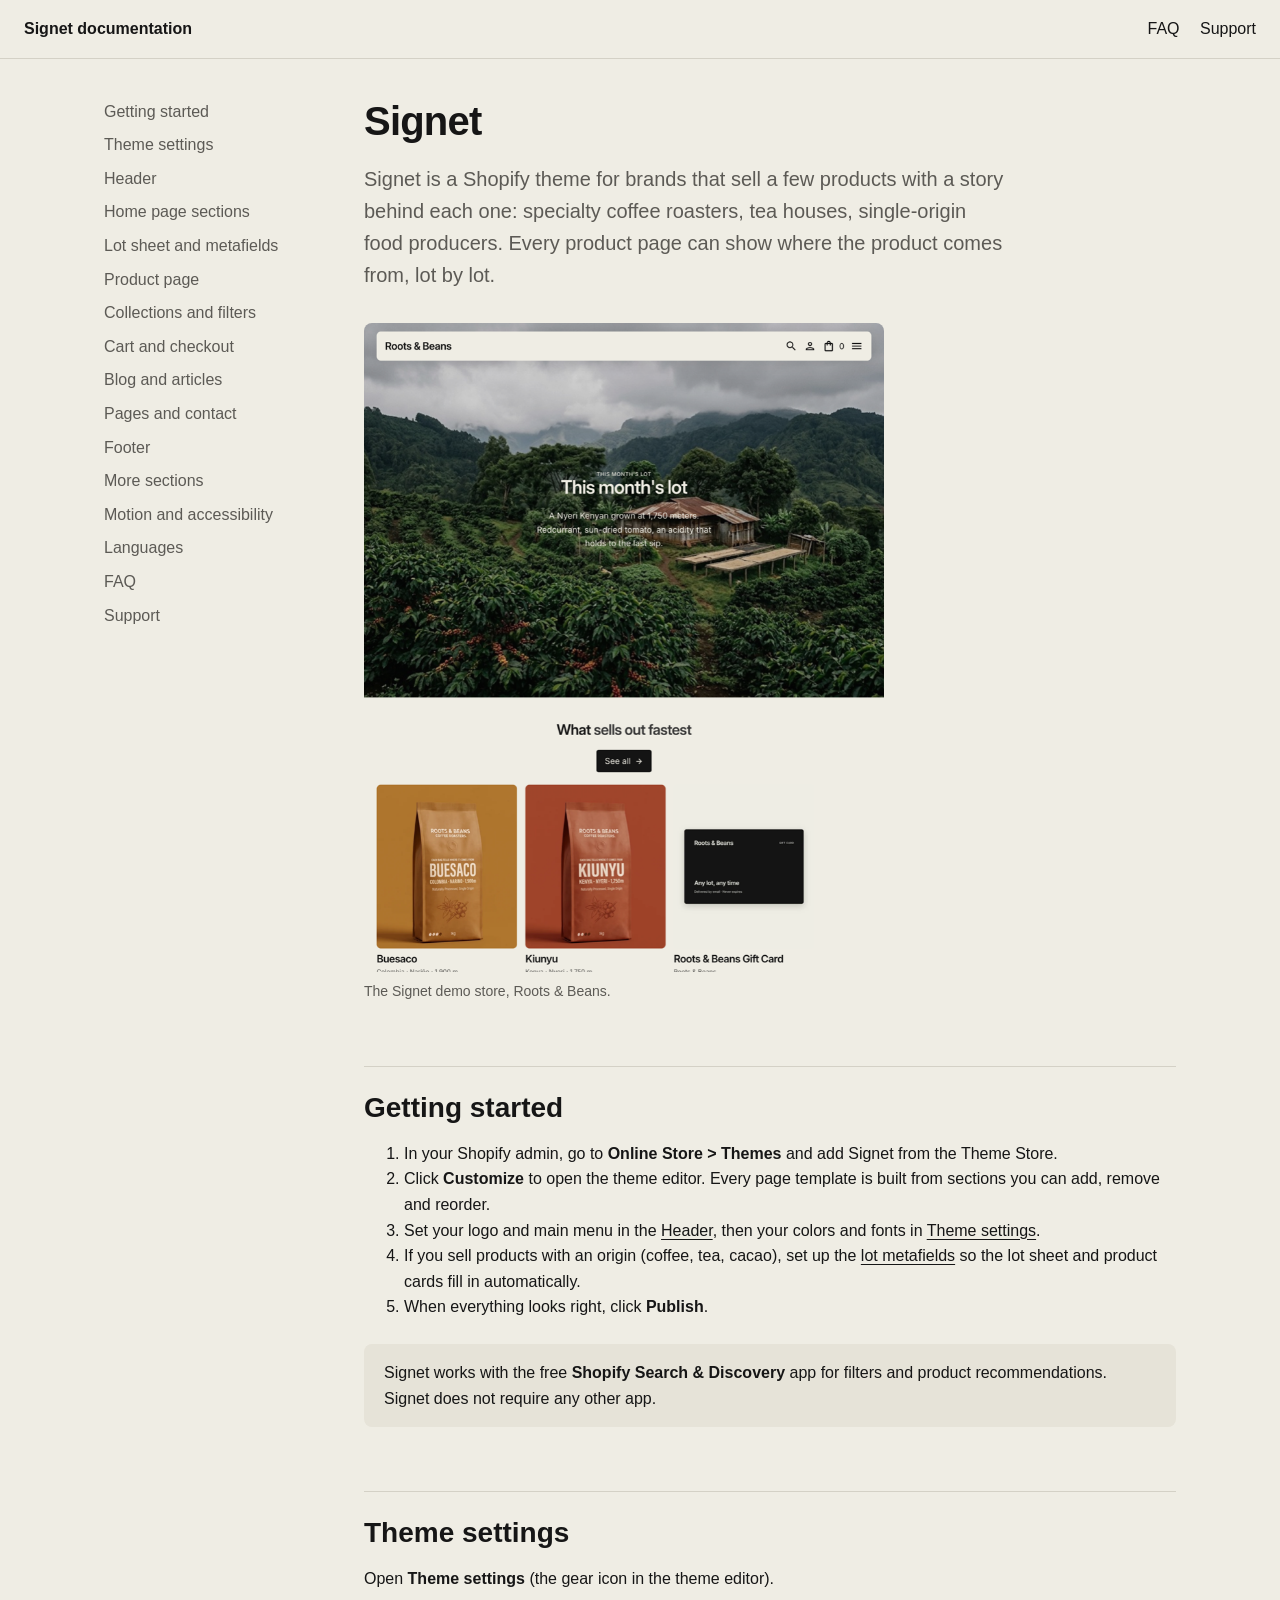
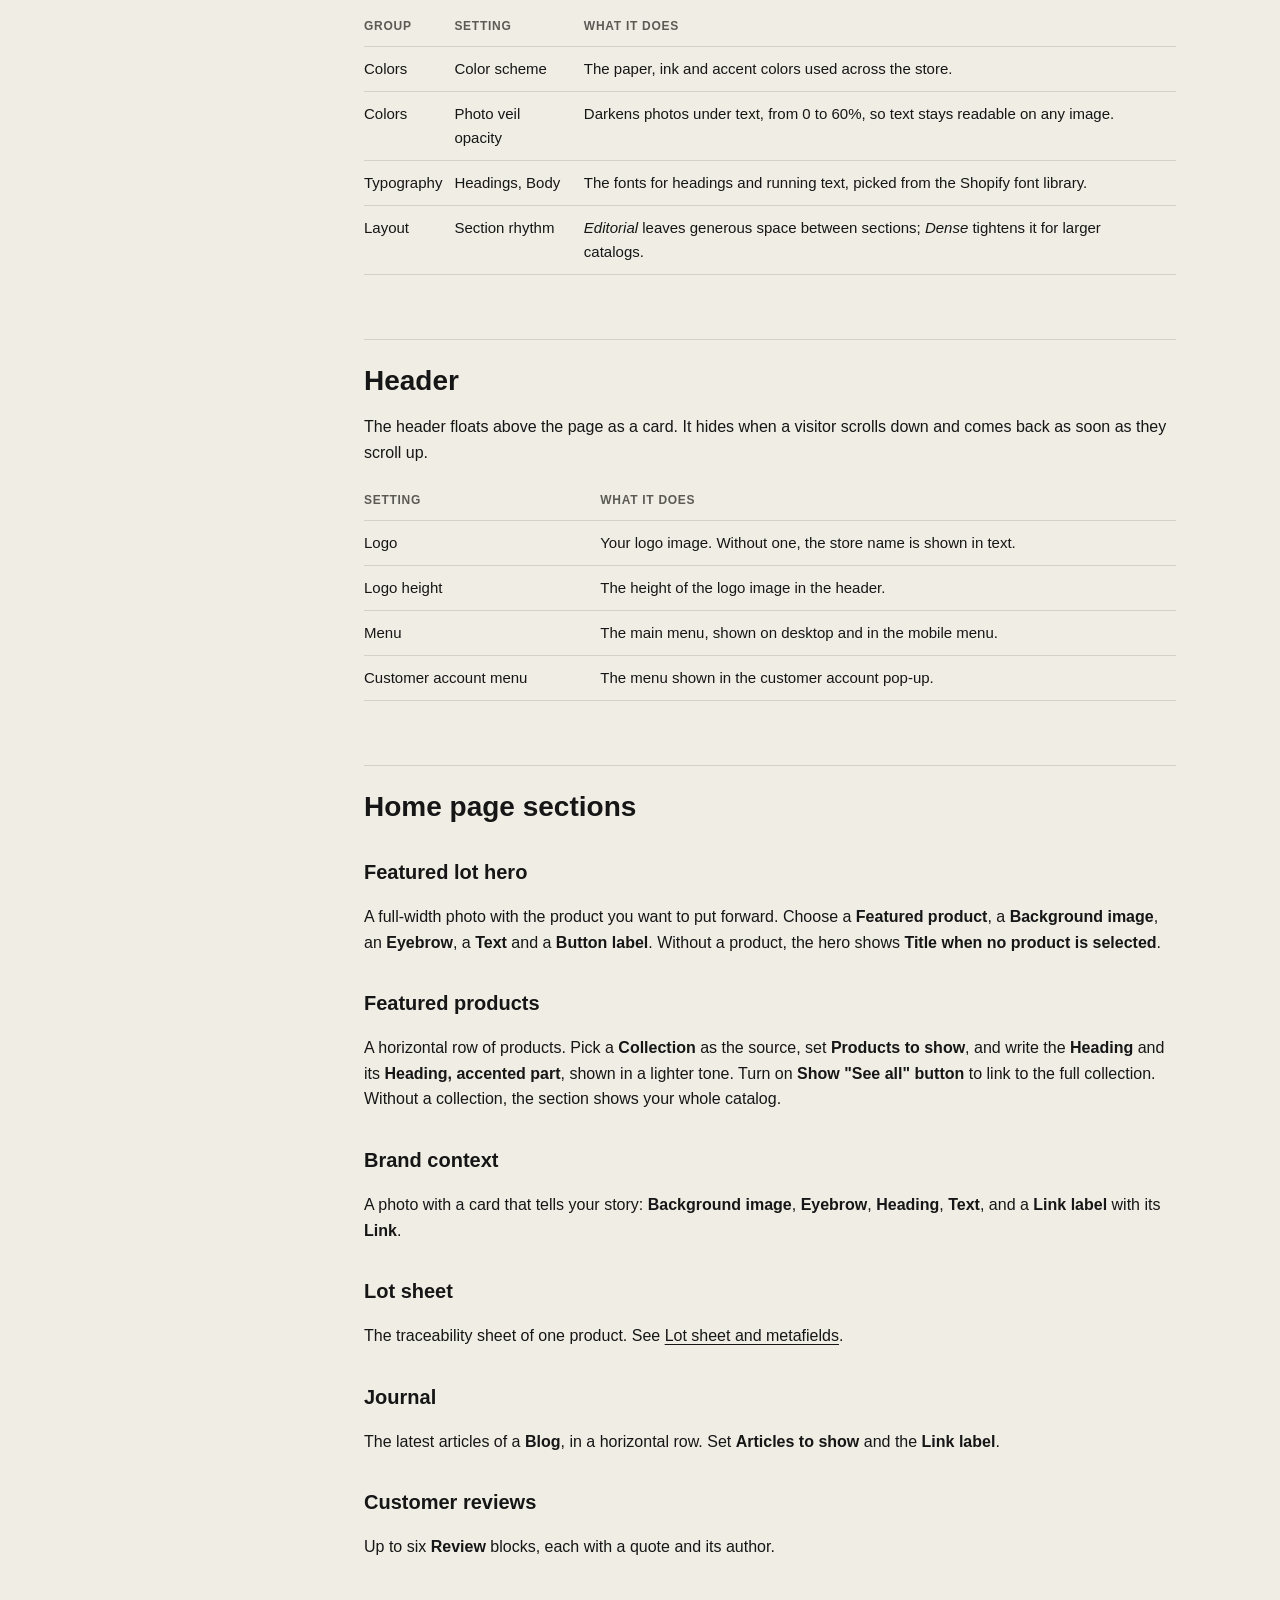
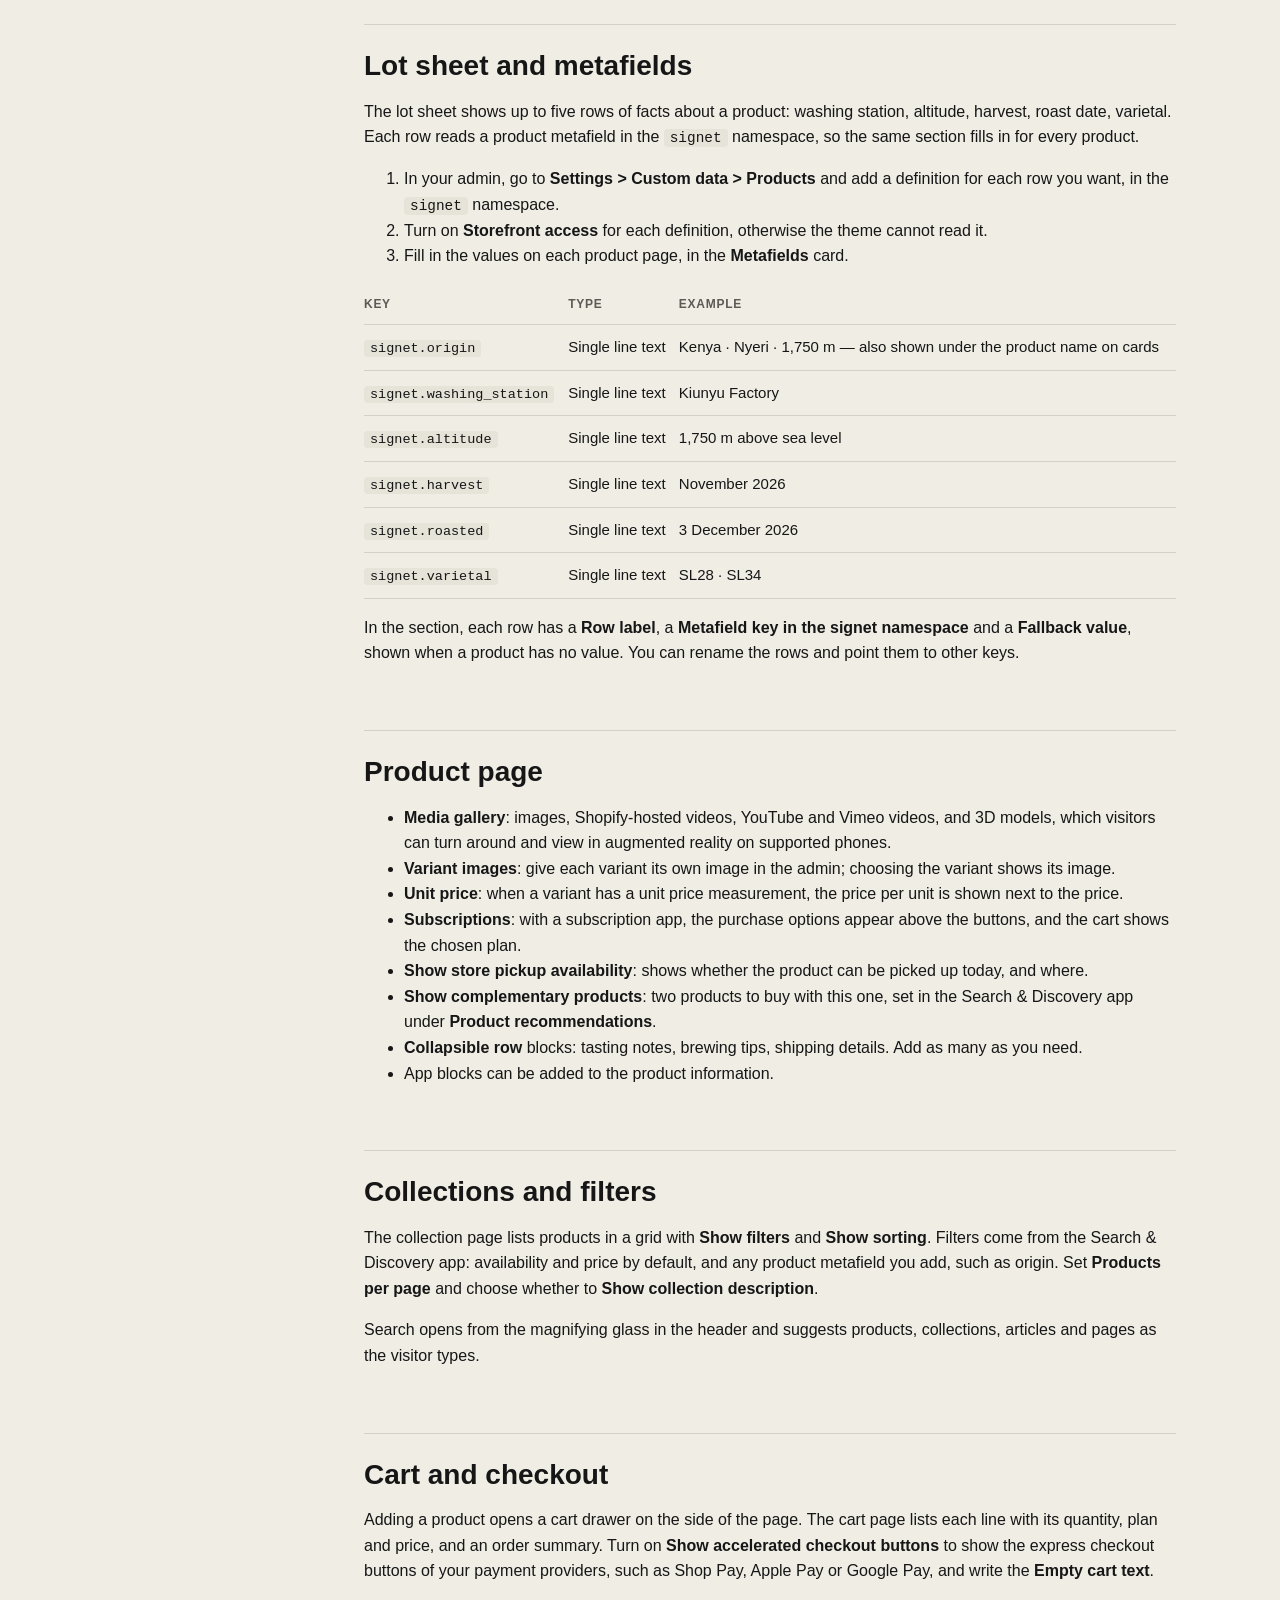
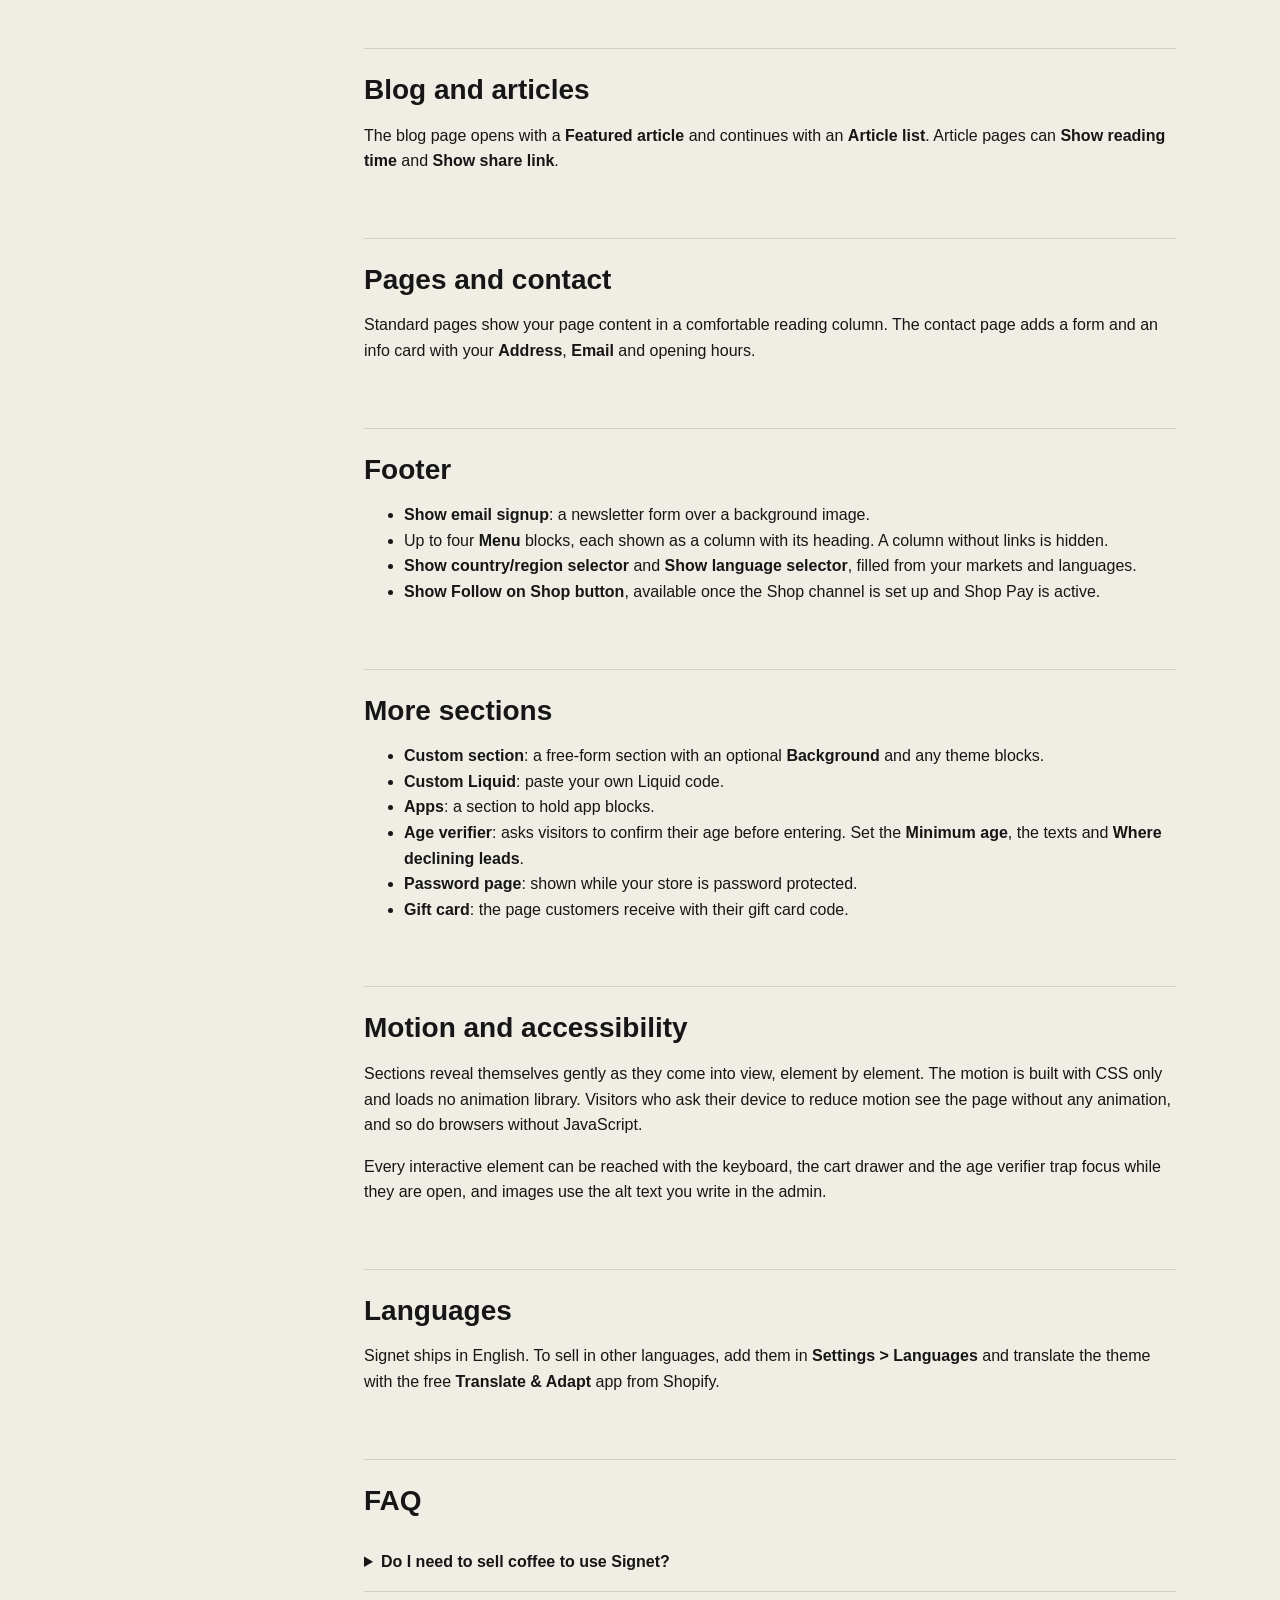
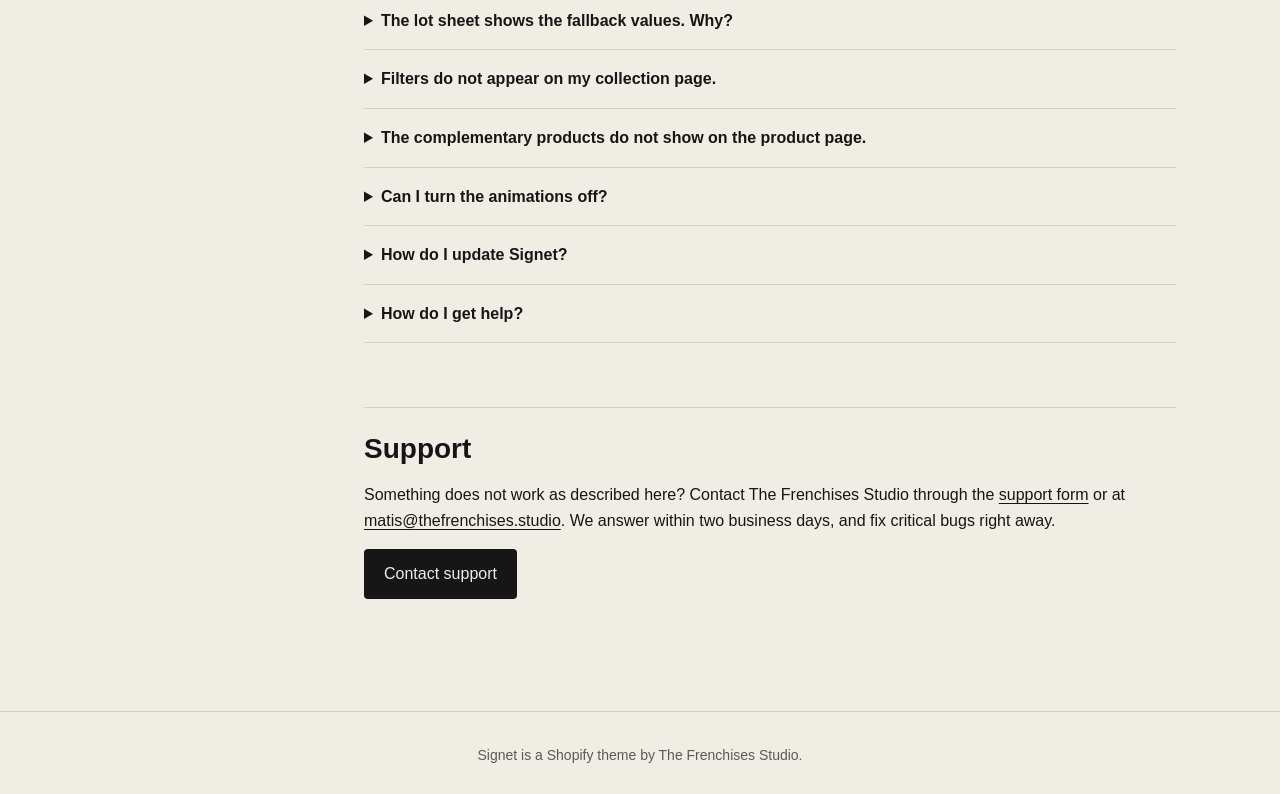
==== index.html @ 6b51dc3c "docs: Signet theme documentation and support page Co-Authored-By: Claude Opus 5.5 <noreply@anthropic" ====
<!doctype html>
<html lang="en">
  <head>
    <meta charset="utf-8" />
    <meta name="viewport" content="width=device-width, initial-scale=1" />
    <title>Signet theme documentation — The Frenchises Studio</title>
    <meta
      name="description"
      content="How to set up and customize Signet, a Shopify theme for specialty coffee roasters and single-origin food brands, by The Frenchises Studio."
    />
    <link rel="stylesheet" href="assets/style.css" />
  </head>
  <body>
    <a class="skip" href="#content">Skip to content</a>
    <header class="site">
      <a class="brand" href="./">Signet documentation</a>
      <nav aria-label="Site">
        <a href="#faq">FAQ</a>
        <a href="support/">Support</a>
      </nav>
    </header>

    <div class="layout">
      <aside class="toc" aria-label="On this page">
        <ol>
          <li><a href="#start">Getting started</a></li>
          <li><a href="#settings">Theme settings</a></li>
          <li><a href="#header">Header</a></li>
          <li><a href="#home">Home page sections</a></li>
          <li><a href="#lot">Lot sheet and metafields</a></li>
          <li><a href="#product">Product page</a></li>
          <li><a href="#collection">Collections and filters</a></li>
          <li><a href="#cart">Cart and checkout</a></li>
          <li><a href="#journal">Blog and articles</a></li>
          <li><a href="#pages">Pages and contact</a></li>
          <li><a href="#footer">Footer</a></li>
          <li><a href="#more">More sections</a></li>
          <li><a href="#motion">Motion and accessibility</a></li>
          <li><a href="#languages">Languages</a></li>
          <li><a href="#faq">FAQ</a></li>
          <li><a href="#support">Support</a></li>
        </ol>
      </aside>

      <main id="content">
        <h1>Signet</h1>
        <p class="lead">
          Signet is a Shopify theme for brands that sell a few products with a story behind each one:
          specialty coffee roasters, tea houses, single-origin food producers. Every product page can
          show where the product comes from, lot by lot.
        </p>
        <figure>
          <img src="assets/signet-desktop.png" alt="The Signet home page: a full-width coffee farm photo, the featured lot and a grid of coffee bags." width="1000" height="1248" />
          <figcaption>The Signet demo store, Roots &amp; Beans.</figcaption>
        </figure>

        <h2 id="start">Getting started</h2>
        <ol>
          <li>In your Shopify admin, go to <strong>Online Store &gt; Themes</strong> and add Signet from the Theme Store.</li>
          <li>Click <strong>Customize</strong> to open the theme editor. Every page template is built from sections you can add, remove and reorder.</li>
          <li>Set your logo and main menu in the <a href="#header">Header</a>, then your colors and fonts in <a href="#settings">Theme settings</a>.</li>
          <li>If you sell products with an origin (coffee, tea, cacao), set up the <a href="#lot">lot metafields</a> so the lot sheet and product cards fill in automatically.</li>
          <li>When everything looks right, click <strong>Publish</strong>.</li>
        </ol>
        <div class="note">
          Signet works with the free <strong>Shopify Search &amp; Discovery</strong> app for filters and
          product recommendations. Signet does not require any other app.
        </div>

        <h2 id="settings">Theme settings</h2>
        <p>Open <strong>Theme settings</strong> (the gear icon in the theme editor).</p>
        <table>
          <thead><tr><th>Group</th><th>Setting</th><th>What it does</th></tr></thead>
          <tbody>
            <tr><td>Colors</td><td>Color scheme</td><td>The paper, ink and accent colors used across the store.</td></tr>
            <tr><td>Colors</td><td>Photo veil opacity</td><td>Darkens photos under text, from 0 to 60%, so text stays readable on any image.</td></tr>
            <tr><td>Typography</td><td>Headings, Body</td><td>The fonts for headings and running text, picked from the Shopify font library.</td></tr>
            <tr><td>Layout</td><td>Section rhythm</td><td><em>Editorial</em> leaves generous space between sections; <em>Dense</em> tightens it for larger catalogs.</td></tr>
          </tbody>
        </table>

        <h2 id="header">Header</h2>
        <p>
          The header floats above the page as a card. It hides when a visitor scrolls down and comes
          back as soon as they scroll up.
        </p>
        <table>
          <thead><tr><th>Setting</th><th>What it does</th></tr></thead>
          <tbody>
            <tr><td>Logo</td><td>Your logo image. Without one, the store name is shown in text.</td></tr>
            <tr><td>Logo height</td><td>The height of the logo image in the header.</td></tr>
            <tr><td>Menu</td><td>The main menu, shown on desktop and in the mobile menu.</td></tr>
            <tr><td>Customer account menu</td><td>The menu shown in the customer account pop-up.</td></tr>
          </tbody>
        </table>

        <h2 id="home">Home page sections</h2>
        <h3>Featured lot hero</h3>
        <p>
          A full-width photo with the product you want to put forward. Choose a <strong>Featured
          product</strong>, a <strong>Background image</strong>, an <strong>Eyebrow</strong>, a
          <strong>Text</strong> and a <strong>Button label</strong>. Without a product, the hero shows
          <strong>Title when no product is selected</strong>.
        </p>
        <h3>Featured products</h3>
        <p>
          A horizontal row of products. Pick a <strong>Collection</strong> as the source, set
          <strong>Products to show</strong>, and write the <strong>Heading</strong> and its
          <strong>Heading, accented part</strong>, shown in a lighter tone. Turn on
          <strong>Show "See all" button</strong> to link to the full collection. Without a
          collection, the section shows your whole catalog.
        </p>
        <h3>Brand context</h3>
        <p>
          A photo with a card that tells your story: <strong>Background image</strong>,
          <strong>Eyebrow</strong>, <strong>Heading</strong>, <strong>Text</strong>, and a
          <strong>Link label</strong> with its <strong>Link</strong>.
        </p>
        <h3>Lot sheet</h3>
        <p>The traceability sheet of one product. See <a href="#lot">Lot sheet and metafields</a>.</p>
        <h3>Journal</h3>
        <p>
          The latest articles of a <strong>Blog</strong>, in a horizontal row. Set
          <strong>Articles to show</strong> and the <strong>Link label</strong>.
        </p>
        <h3>Customer reviews</h3>
        <p>Up to six <strong>Review</strong> blocks, each with a quote and its author.</p>

        <h2 id="lot">Lot sheet and metafields</h2>
        <p>
          The lot sheet shows up to five rows of facts about a product: washing station, altitude,
          harvest, roast date, varietal. Each row reads a product metafield in the
          <code>signet</code> namespace, so the same section fills in for every product.
        </p>
        <ol>
          <li>In your admin, go to <strong>Settings &gt; Custom data &gt; Products</strong> and add a definition for each row you want, in the <code>signet</code> namespace.</li>
          <li>Turn on <strong>Storefront access</strong> for each definition, otherwise the theme cannot read it.</li>
          <li>Fill in the values on each product page, in the <strong>Metafields</strong> card.</li>
        </ol>
        <table>
          <thead><tr><th>Key</th><th>Type</th><th>Example</th></tr></thead>
          <tbody>
            <tr><td><code>signet.origin</code></td><td>Single line text</td><td>Kenya · Nyeri · 1,750 m — also shown under the product name on cards</td></tr>
            <tr><td><code>signet.washing_station</code></td><td>Single line text</td><td>Kiunyu Factory</td></tr>
            <tr><td><code>signet.altitude</code></td><td>Single line text</td><td>1,750 m above sea level</td></tr>
            <tr><td><code>signet.harvest</code></td><td>Single line text</td><td>November 2026</td></tr>
            <tr><td><code>signet.roasted</code></td><td>Single line text</td><td>3 December 2026</td></tr>
            <tr><td><code>signet.varietal</code></td><td>Single line text</td><td>SL28 · SL34</td></tr>
          </tbody>
        </table>
        <p>
          In the section, each row has a <strong>Row label</strong>, a <strong>Metafield key in the
          signet namespace</strong> and a <strong>Fallback value</strong>, shown when a product has no
          value. You can rename the rows and point them to other keys.
        </p>

        <h2 id="product">Product page</h2>
        <ul>
          <li><strong>Media gallery</strong>: images, Shopify-hosted videos, YouTube and Vimeo videos, and 3D models, which visitors can turn around and view in augmented reality on supported phones.</li>
          <li><strong>Variant images</strong>: give each variant its own image in the admin; choosing the variant shows its image.</li>
          <li><strong>Unit price</strong>: when a variant has a unit price measurement, the price per unit is shown next to the price.</li>
          <li><strong>Subscriptions</strong>: with a subscription app, the purchase options appear above the buttons, and the cart shows the chosen plan.</li>
          <li><strong>Show store pickup availability</strong>: shows whether the product can be picked up today, and where.</li>
          <li><strong>Show complementary products</strong>: two products to buy with this one, set in the Search &amp; Discovery app under <strong>Product recommendations</strong>.</li>
          <li><strong>Collapsible row</strong> blocks: tasting notes, brewing tips, shipping details. Add as many as you need.</li>
          <li>App blocks can be added to the product information.</li>
        </ul>

        <h2 id="collection">Collections and filters</h2>
        <p>
          The collection page lists products in a grid with <strong>Show filters</strong> and
          <strong>Show sorting</strong>. Filters come from the Search &amp; Discovery app: availability
          and price by default, and any product metafield you add, such as origin. Set
          <strong>Products per page</strong> and choose whether to <strong>Show collection
          description</strong>.
        </p>
        <p>
          Search opens from the magnifying glass in the header and suggests products, collections,
          articles and pages as the visitor types.
        </p>

        <h2 id="cart">Cart and checkout</h2>
        <p>
          Adding a product opens a cart drawer on the side of the page. The cart page lists each line
          with its quantity, plan and price, and an order summary. Turn on <strong>Show accelerated
          checkout buttons</strong> to show the express checkout buttons of your payment providers,
          such as Shop Pay, Apple Pay or Google Pay, and write the <strong>Empty cart text</strong>.
        </p>

        <h2 id="journal">Blog and articles</h2>
        <p>
          The blog page opens with a <strong>Featured article</strong> and continues with an
          <strong>Article list</strong>. Article pages can <strong>Show reading time</strong> and
          <strong>Show share link</strong>.
        </p>

        <h2 id="pages">Pages and contact</h2>
        <p>
          Standard pages show your page content in a comfortable reading column. The contact page adds
          a form and an info card with your <strong>Address</strong>, <strong>Email</strong> and opening
          hours.
        </p>

        <h2 id="footer">Footer</h2>
        <ul>
          <li><strong>Show email signup</strong>: a newsletter form over a background image.</li>
          <li>Up to four <strong>Menu</strong> blocks, each shown as a column with its heading. A column without links is hidden.</li>
          <li><strong>Show country/region selector</strong> and <strong>Show language selector</strong>, filled from your markets and languages.</li>
          <li><strong>Show Follow on Shop button</strong>, available once the Shop channel is set up and Shop Pay is active.</li>
        </ul>

        <h2 id="more">More sections</h2>
        <ul>
          <li><strong>Custom section</strong>: a free-form section with an optional <strong>Background</strong> and any theme blocks.</li>
          <li><strong>Custom Liquid</strong>: paste your own Liquid code.</li>
          <li><strong>Apps</strong>: a section to hold app blocks.</li>
          <li><strong>Age verifier</strong>: asks visitors to confirm their age before entering. Set the <strong>Minimum age</strong>, the texts and <strong>Where declining leads</strong>.</li>
          <li><strong>Password page</strong>: shown while your store is password protected.</li>
          <li><strong>Gift card</strong>: the page customers receive with their gift card code.</li>
        </ul>

        <h2 id="motion">Motion and accessibility</h2>
        <p>
          Sections reveal themselves gently as they come into view, element by element. The motion is
          built with CSS only and loads no animation library. Visitors who ask their device to reduce
          motion see the page without any animation, and so do browsers without JavaScript.
        </p>
        <p>
          Every interactive element can be reached with the keyboard, the cart drawer and the age
          verifier trap focus while they are open, and images use the alt text you write in the admin.
        </p>

        <h2 id="languages">Languages</h2>
        <p>
          Signet ships in English. To sell in other languages, add them in <strong>Settings &gt;
          Languages</strong> and translate the theme with the free <strong>Translate &amp;
          Adapt</strong> app from Shopify.
        </p>

        <h2 id="faq">FAQ</h2>
        <details>
          <summary>Do I need to sell coffee to use Signet?</summary>
          <p>No. Signet fits any brand that sells a few products with a story: tea, cacao, olive oil, wine, honey. Rename the lot sheet rows to match your products.</p>
        </details>
        <details>
          <summary>The lot sheet shows the fallback values. Why?</summary>
          <p>The metafield definitions are missing, or their storefront access is off. See <a href="#lot">Lot sheet and metafields</a>.</p>
        </details>
        <details>
          <summary>Filters do not appear on my collection page.</summary>
          <p>Install the free Search &amp; Discovery app, then add filters under <strong>Filters</strong>. Also check that <strong>Show filters</strong> is on in the collection section.</p>
        </details>
        <details>
          <summary>The complementary products do not show on the product page.</summary>
          <p>Choose them for each product in Search &amp; Discovery, under <strong>Product recommendations</strong>, and keep <strong>Show complementary products</strong> on.</p>
        </details>
        <details>
          <summary>Can I turn the animations off?</summary>
          <p>Visitors who reduce motion on their device see no animation. The motion is part of the theme design and has no global switch.</p>
        </details>
        <details>
          <summary>How do I update Signet?</summary>
          <p>When a new version is out, Shopify shows it in <strong>Online Store &gt; Themes</strong>. Updating adds a new copy of the theme with your settings, which you can review before publishing.</p>
        </details>
        <details>
          <summary>How do I get help?</summary>
          <p>Use the <a href="support/">support form</a>. We answer within two business days.</p>
        </details>

        <h2 id="support">Support</h2>
        <p>
          Something does not work as described here? Contact The Frenchises Studio through the
          <a href="support/">support form</a> or at
          <a href="mailto:matis@thefrenchises.studio">matis@thefrenchises.studio</a>. We answer
          within two business days, and fix critical bugs right away.
        </p>
        <p><a class="button" href="support/">Contact support</a></p>
      </main>
    </div>

    <footer class="site">Signet is a Shopify theme by The Frenchises Studio.</footer>
  </body>
</html>
---- assets/style.css ----
:root {
  --paper: #efede4;
  --surface: #e6e3d8;
  --ink: #161616;
  --muted: #5c5a55;
  --rule: #d4d1c6;
  --accent: #8a3b24;
  --radius: 8px;
}

* {
  box-sizing: border-box;
}

html {
  scroll-behavior: smooth;
}

@media (prefers-reduced-motion: reduce) {
  html {
    scroll-behavior: auto;
  }
}

body {
  margin: 0;
  background: var(--paper);
  color: var(--ink);
  font: 16px/1.6 -apple-system, BlinkMacSystemFont, "Inter", "Segoe UI", Roboto, sans-serif;
}

a {
  color: var(--ink);
  text-underline-offset: 3px;
}

a:hover {
  color: var(--accent);
}

:focus-visible {
  outline: 2px solid var(--ink);
  outline-offset: 2px;
}

.skip {
  position: absolute;
  left: -9999px;
}

.skip:focus {
  left: 16px;
  top: 16px;
  padding: 8px 12px;
  background: var(--ink);
  color: var(--paper);
  z-index: 10;
}

header.site {
  position: sticky;
  top: 0;
  z-index: 5;
  display: flex;
  align-items: center;
  justify-content: space-between;
  gap: 16px;
  padding: 16px 24px;
  background: var(--paper);
  border-bottom: 1px solid var(--rule);
}

header.site .brand {
  font-weight: 600;
  text-decoration: none;
}

header.site nav a {
  margin-left: 16px;
  text-decoration: none;
}

.layout {
  display: grid;
  grid-template-columns: 1fr;
  gap: 40px;
  max-width: 1120px;
  margin: 0 auto;
  padding: 40px 24px 96px;
}

@media (min-width: 900px) {
  .layout {
    grid-template-columns: 220px 1fr;
  }

  .toc {
    position: sticky;
    top: 88px;
    align-self: start;
  }
}

.toc ol {
  margin: 0;
  padding: 0;
  list-style: none;
}

.toc li {
  margin: 0 0 8px;
}

.toc a {
  color: var(--muted);
  text-decoration: none;
}

.toc a:hover {
  color: var(--ink);
}

main {
  min-width: 0;
}

h1 {
  margin: 0 0 16px;
  font-size: 40px;
  line-height: 1.1;
  letter-spacing: -0.02em;
}

h2 {
  margin: 64px 0 16px;
  padding-top: 24px;
  border-top: 1px solid var(--rule);
  font-size: 28px;
  line-height: 1.2;
}

h3 {
  margin: 32px 0 8px;
  font-size: 20px;
}

.lead {
  max-width: 640px;
  color: var(--muted);
  font-size: 20px;
}

figure {
  margin: 32px 0;
}

figure img {
  display: block;
  width: 100%;
  max-width: 520px;
  height: auto;
  border-radius: var(--radius);
}

figcaption {
  margin-top: 8px;
  color: var(--muted);
  font-size: 14px;
}

table {
  width: 100%;
  margin: 16px 0;
  border-collapse: collapse;
  font-size: 15px;
}

th,
td {
  padding: 10px 12px 10px 0;
  border-bottom: 1px solid var(--rule);
  text-align: left;
  vertical-align: top;
}

th {
  color: var(--muted);
  font-size: 12px;
  letter-spacing: 0.06em;
  text-transform: uppercase;
}

code {
  padding: 1px 6px;
  border-radius: 4px;
  background: var(--surface);
  font-size: 0.9em;
}

.note {
  margin: 24px 0;
  padding: 16px 20px;
  border-radius: var(--radius);
  background: var(--surface);
}

details {
  padding: 16px 0;
  border-bottom: 1px solid var(--rule);
}

summary {
  font-weight: 600;
  cursor: pointer;
}

.button {
  display: inline-block;
  padding: 12px 20px;
  border-radius: 4px;
  background: var(--ink);
  color: var(--paper);
  text-decoration: none;
}

.button:hover {
  color: var(--paper);
  opacity: 0.85;
}

footer.site {
  padding: 32px 24px;
  border-top: 1px solid var(--rule);
  color: var(--muted);
  font-size: 14px;
  text-align: center;
}

.form-frame {
  width: 100%;
  min-height: 1600px;
  border: 0;
  border-radius: var(--radius);
  background: #fff;
}
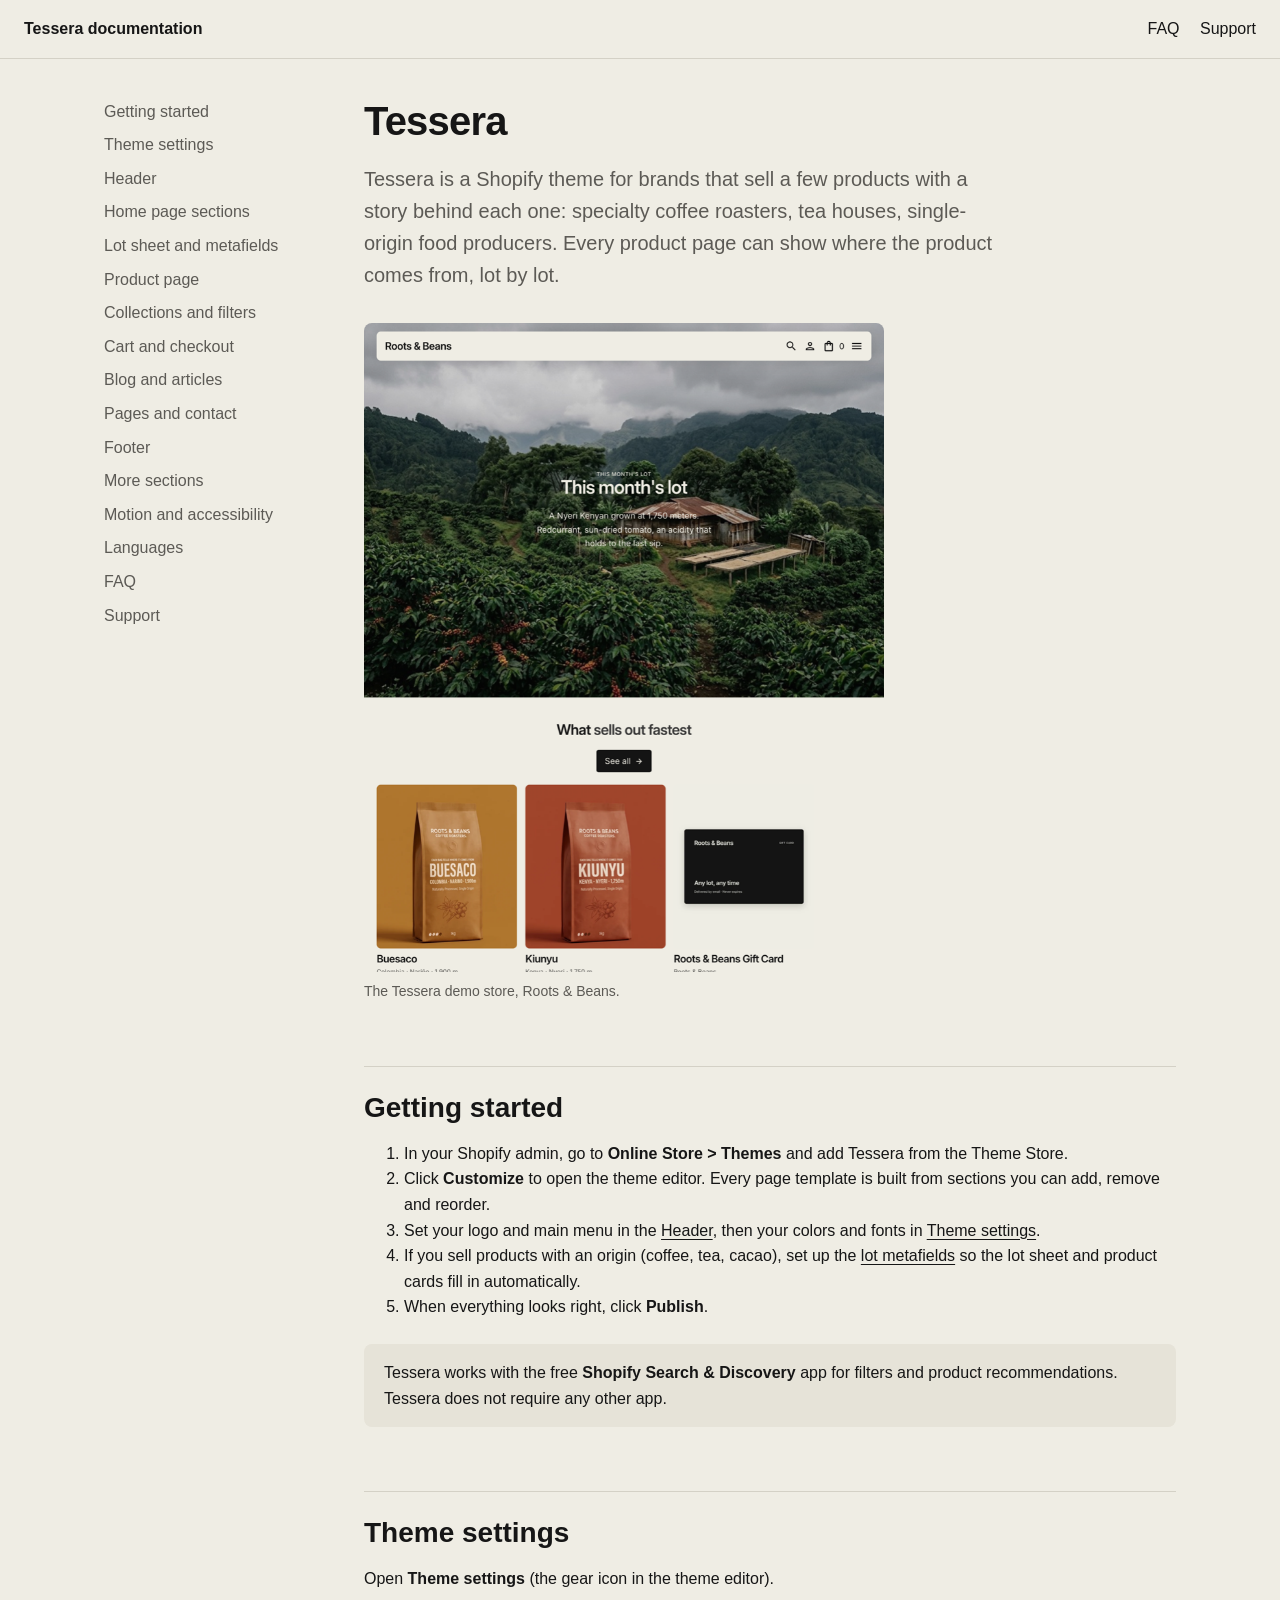
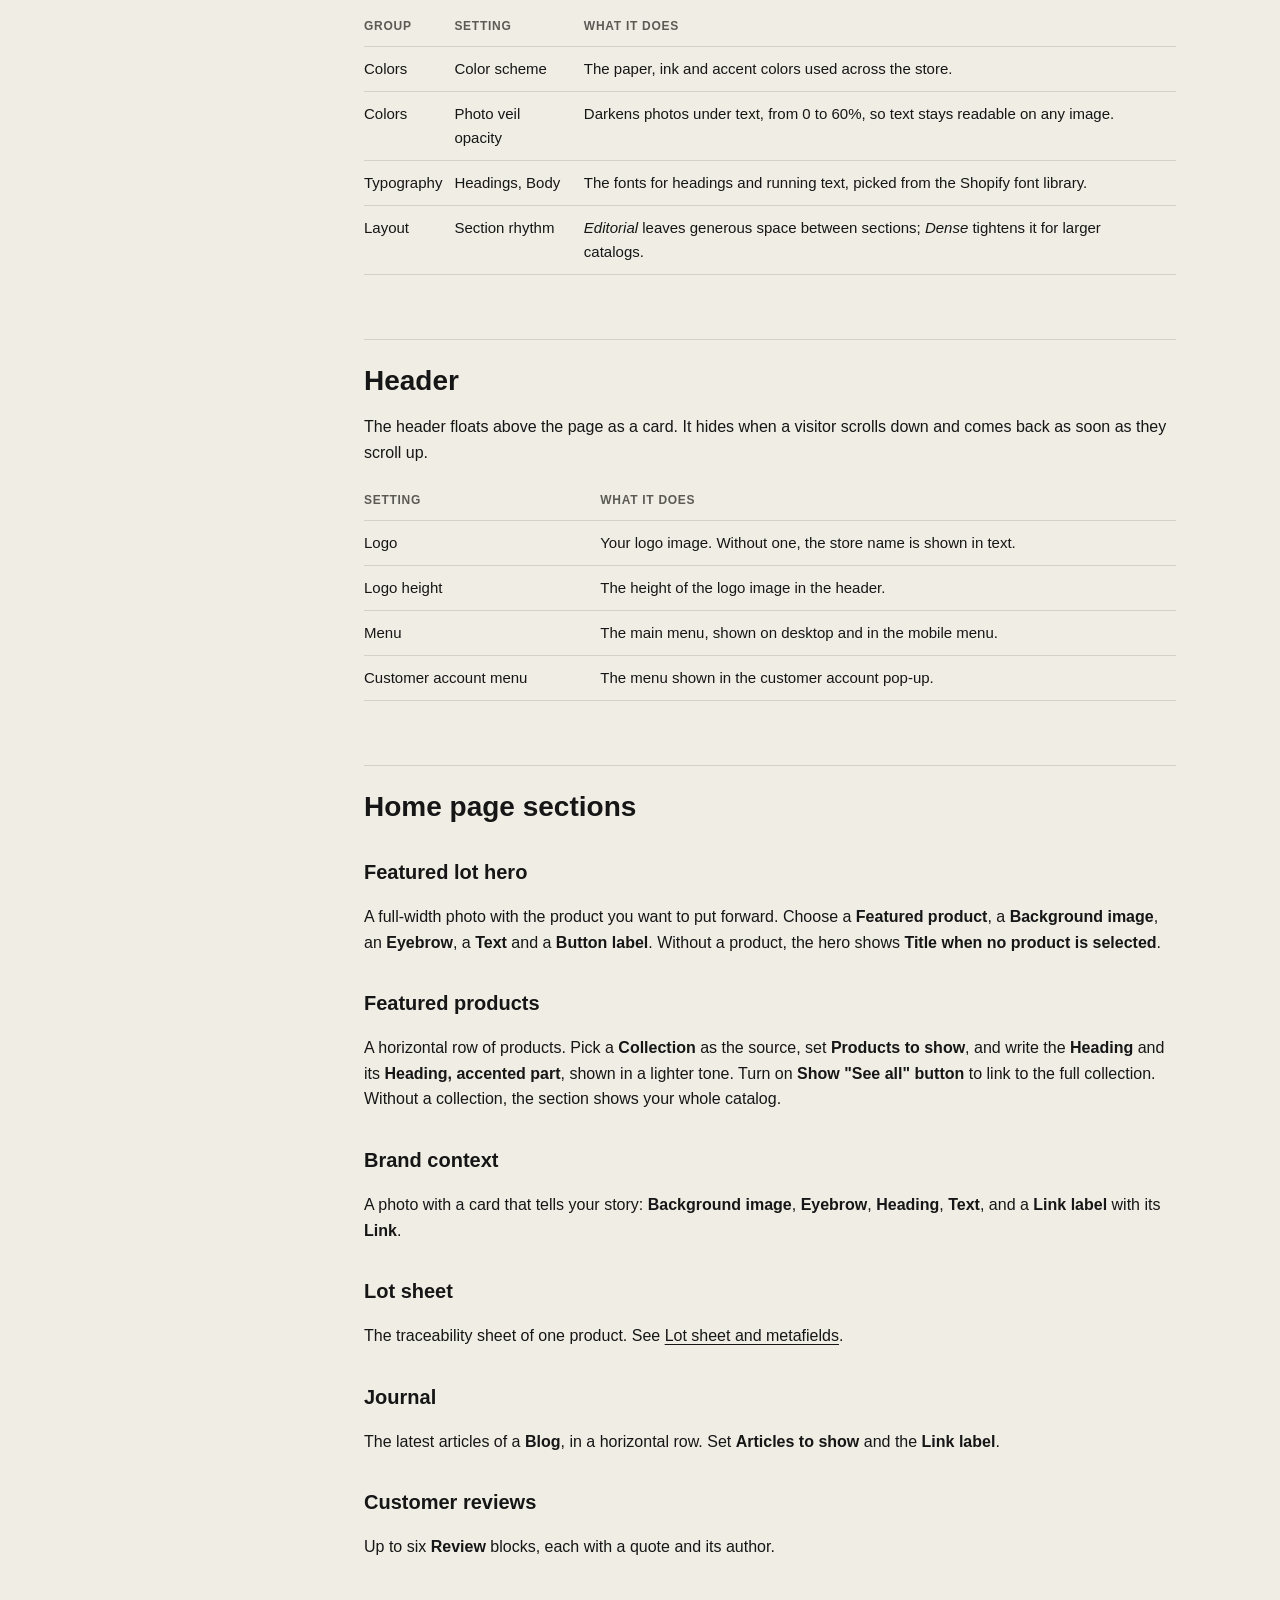
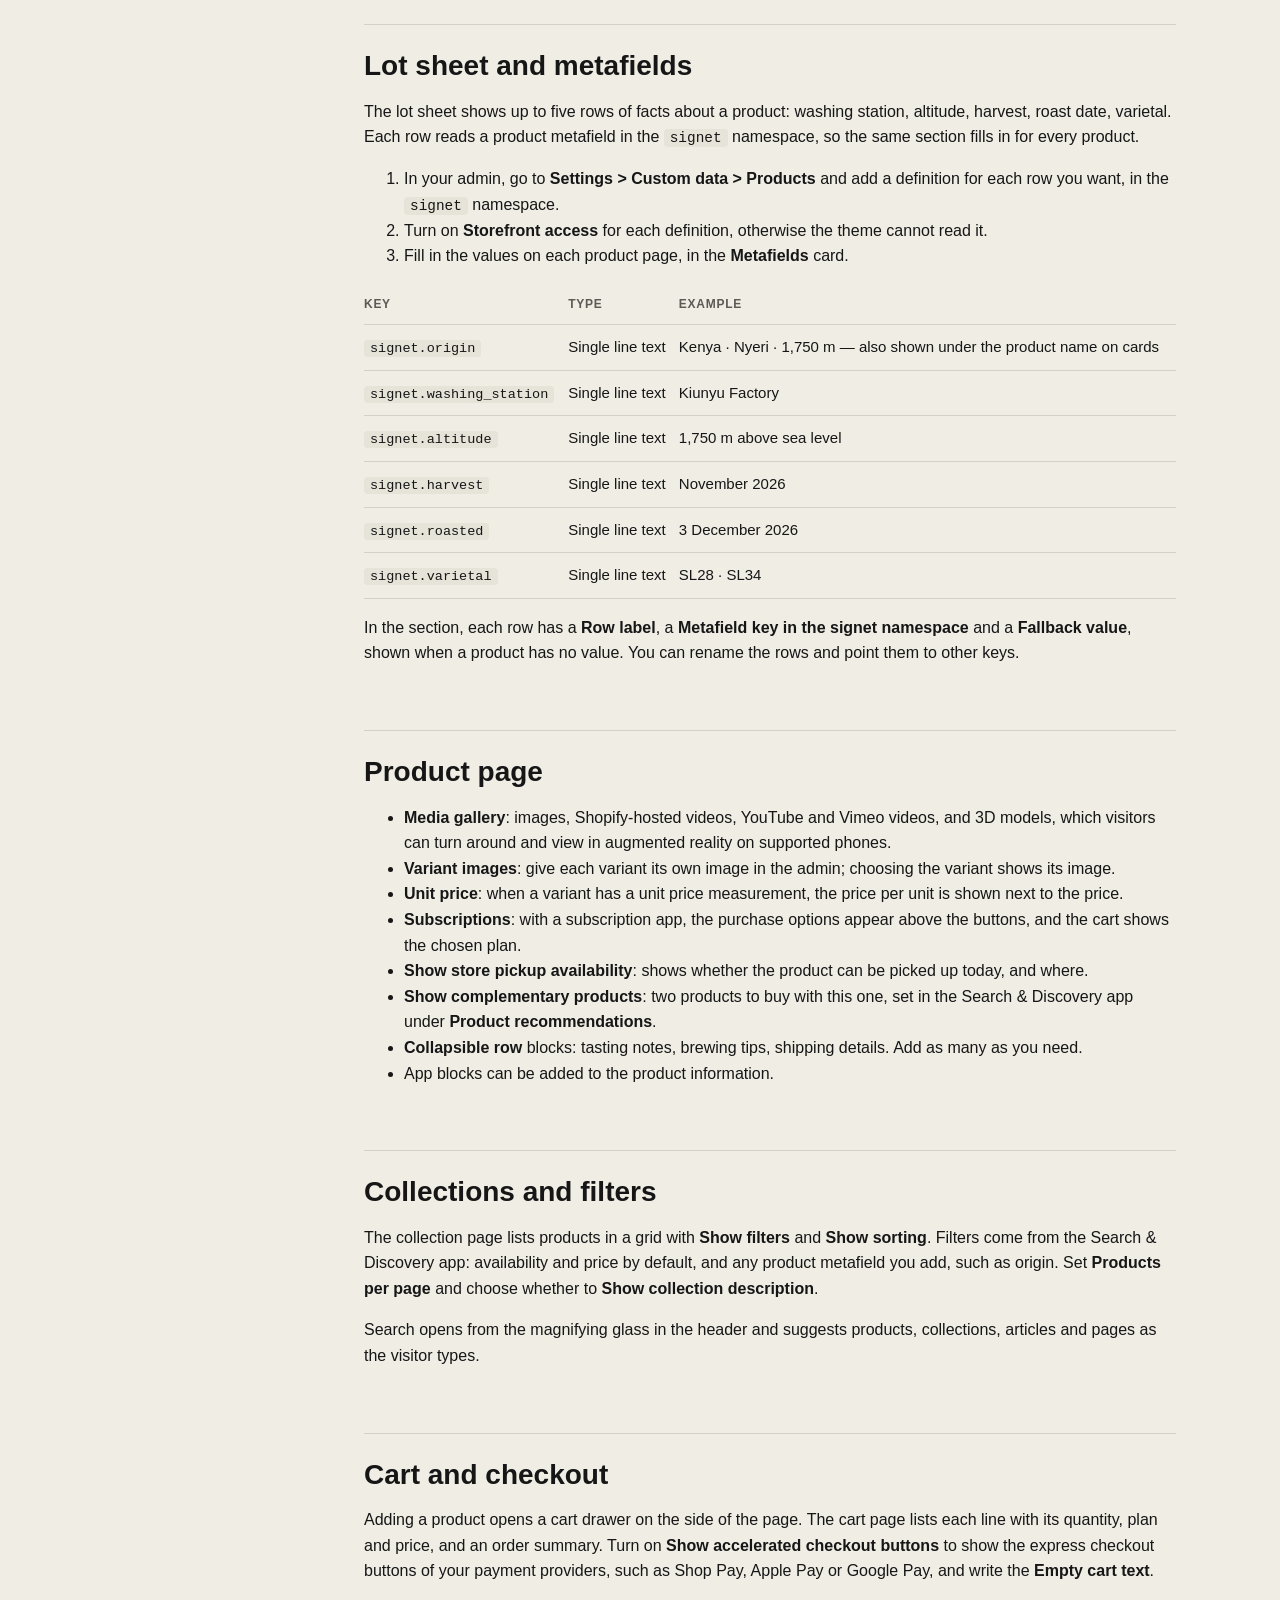
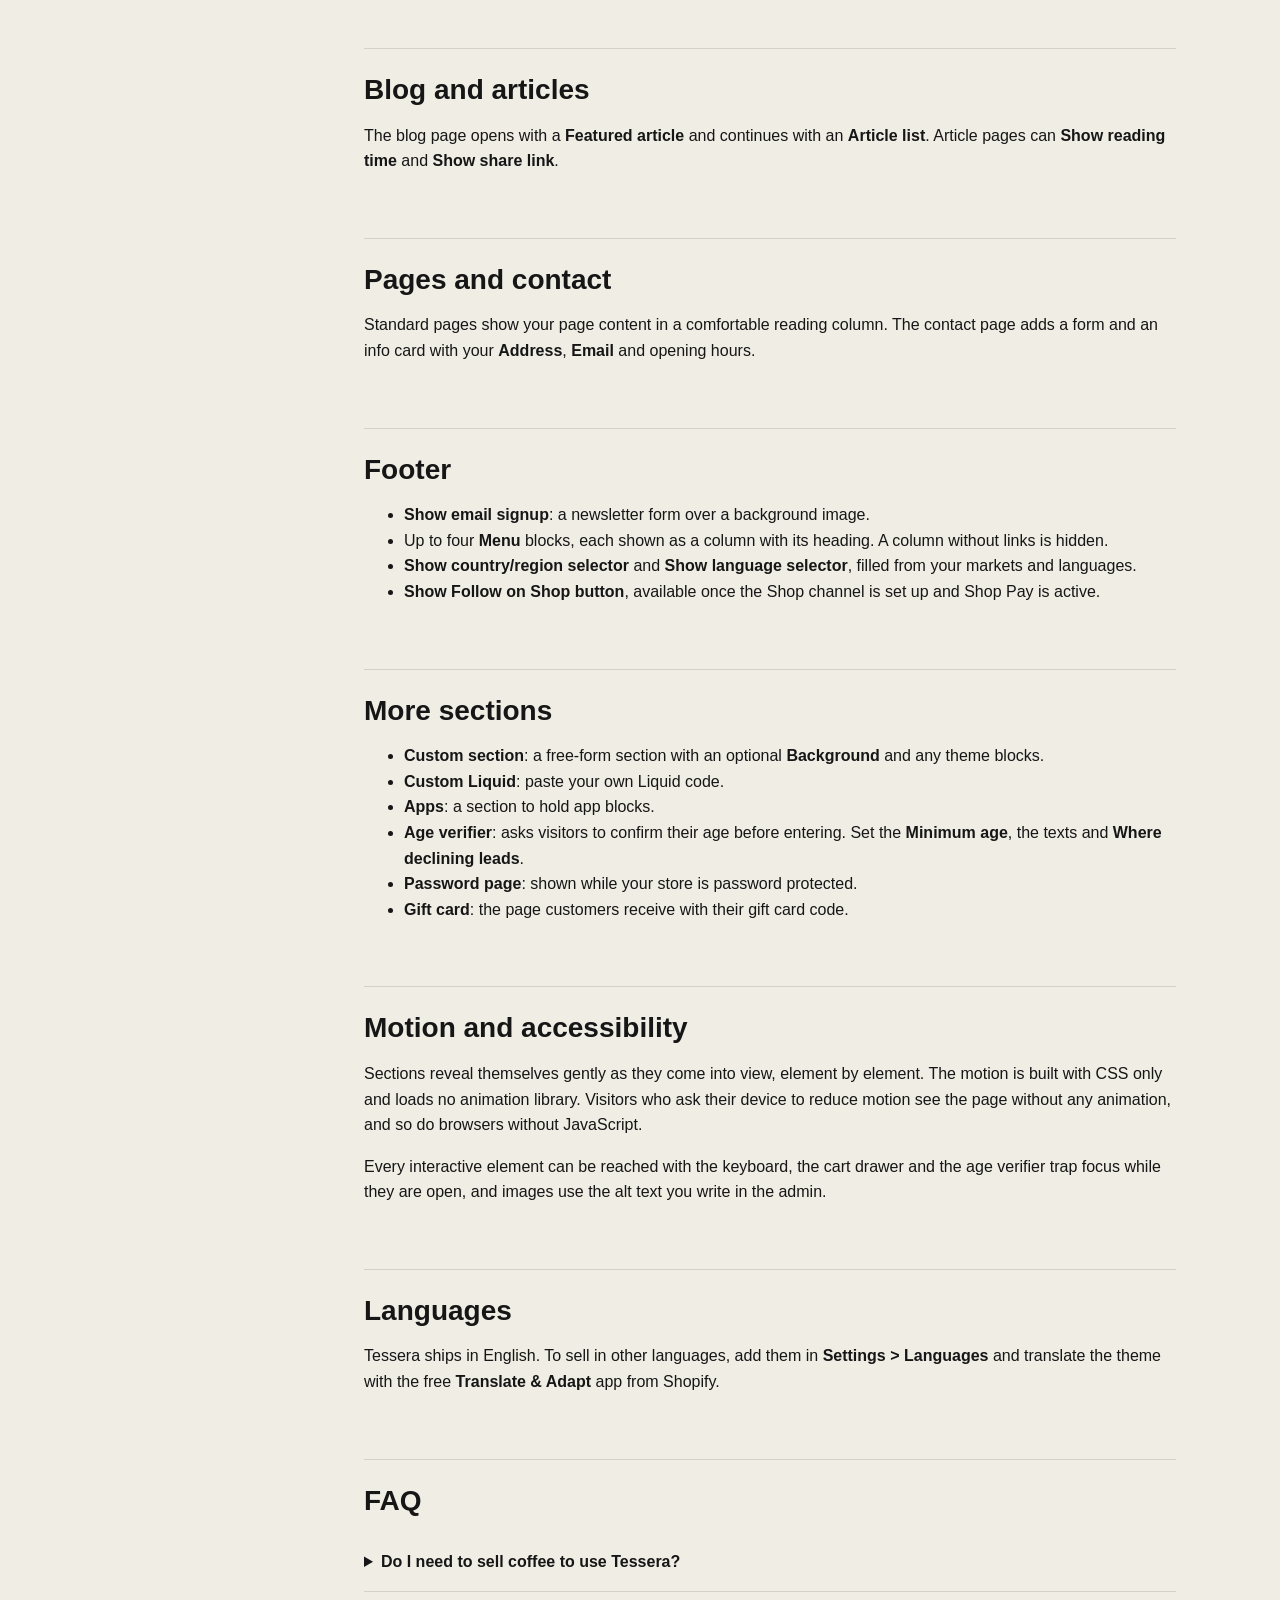
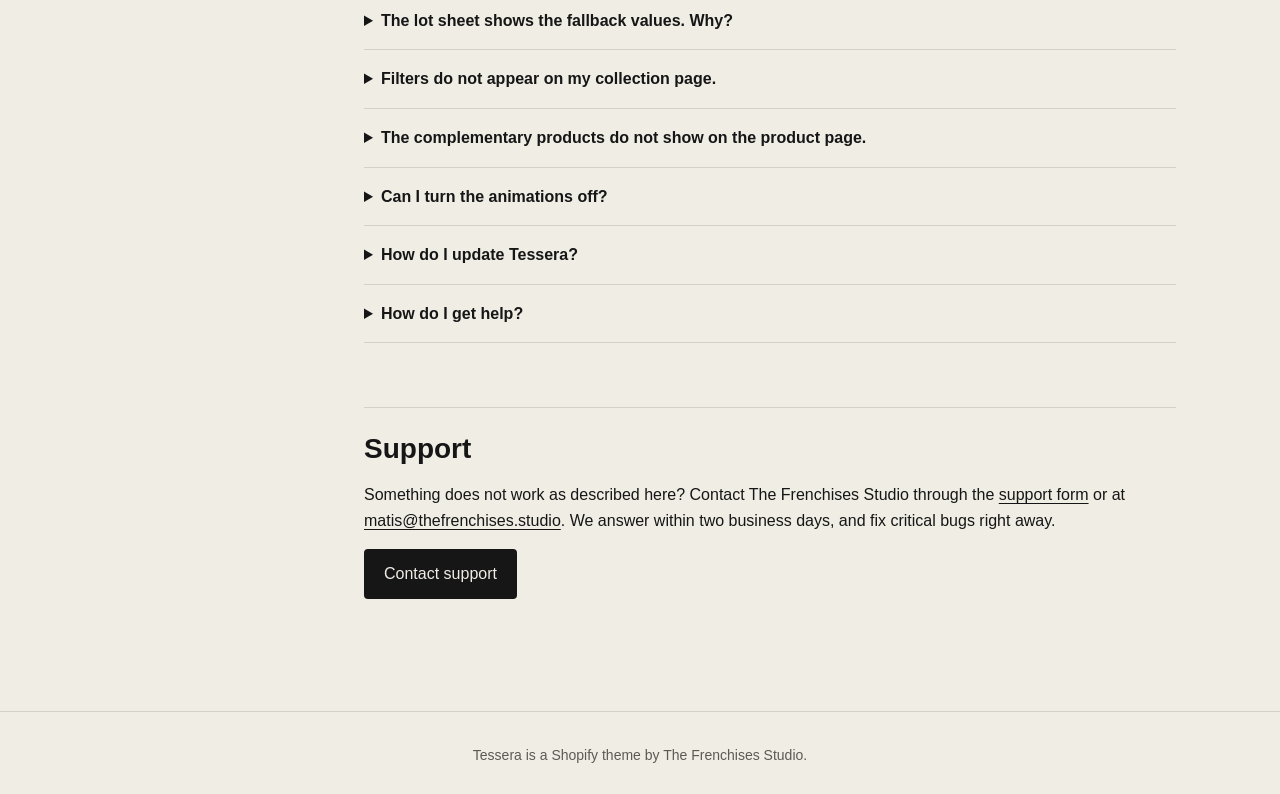
==== commit a12a1f8e: "docs: the theme is now called Tessera Co-Authored-By: Claude Opus 5.5 <noreply@anthropic.com>" ====
--- a/index.html
+++ b/index.html
@@ -3,17 +3,17 @@
   <head>
     <meta charset="utf-8" />
     <meta name="viewport" content="width=device-width, initial-scale=1" />
-    <title>Signet theme documentation — The Frenchises Studio</title>
+    <title>Tessera theme documentation — The Frenchises Studio</title>
     <meta
       name="description"
-      content="How to set up and customize Signet, a Shopify theme for specialty coffee roasters and single-origin food brands, by The Frenchises Studio."
+      content="How to set up and customize Tessera, a Shopify theme for specialty coffee roasters and single-origin food brands, by The Frenchises Studio."
     />
     <link rel="stylesheet" href="assets/style.css" />
   </head>
   <body>
     <a class="skip" href="#content">Skip to content</a>
     <header class="site">
-      <a class="brand" href="./">Signet documentation</a>
+      <a class="brand" href="./">Tessera documentation</a>
       <nav aria-label="Site">
         <a href="#faq">FAQ</a>
         <a href="support/">Support</a>
@@ -43,28 +43,28 @@
       </aside>
 
       <main id="content">
-        <h1>Signet</h1>
+        <h1>Tessera</h1>
         <p class="lead">
-          Signet is a Shopify theme for brands that sell a few products with a story behind each one:
+          Tessera is a Shopify theme for brands that sell a few products with a story behind each one:
           specialty coffee roasters, tea houses, single-origin food producers. Every product page can
           show where the product comes from, lot by lot.
         </p>
         <figure>
-          <img src="assets/signet-desktop.png" alt="The Signet home page: a full-width coffee farm photo, the featured lot and a grid of coffee bags." width="1000" height="1248" />
-          <figcaption>The Signet demo store, Roots &amp; Beans.</figcaption>
+          <img src="assets/signet-desktop.png" alt="The Tessera home page: a full-width coffee farm photo, the featured lot and a grid of coffee bags." width="1000" height="1248" />
+          <figcaption>The Tessera demo store, Roots &amp; Beans.</figcaption>
         </figure>
 
         <h2 id="start">Getting started</h2>
         <ol>
-          <li>In your Shopify admin, go to <strong>Online Store &gt; Themes</strong> and add Signet from the Theme Store.</li>
+          <li>In your Shopify admin, go to <strong>Online Store &gt; Themes</strong> and add Tessera from the Theme Store.</li>
           <li>Click <strong>Customize</strong> to open the theme editor. Every page template is built from sections you can add, remove and reorder.</li>
           <li>Set your logo and main menu in the <a href="#header">Header</a>, then your colors and fonts in <a href="#settings">Theme settings</a>.</li>
           <li>If you sell products with an origin (coffee, tea, cacao), set up the <a href="#lot">lot metafields</a> so the lot sheet and product cards fill in automatically.</li>
           <li>When everything looks right, click <strong>Publish</strong>.</li>
         </ol>
         <div class="note">
-          Signet works with the free <strong>Shopify Search &amp; Discovery</strong> app for filters and
-          product recommendations. Signet does not require any other app.
+          Tessera works with the free <strong>Shopify Search &amp; Discovery</strong> app for filters and
+          product recommendations. Tessera does not require any other app.
         </div>
 
         <h2 id="settings">Theme settings</h2>
@@ -232,15 +232,15 @@
 
         <h2 id="languages">Languages</h2>
         <p>
-          Signet ships in English. To sell in other languages, add them in <strong>Settings &gt;
+          Tessera ships in English. To sell in other languages, add them in <strong>Settings &gt;
           Languages</strong> and translate the theme with the free <strong>Translate &amp;
           Adapt</strong> app from Shopify.
         </p>
 
         <h2 id="faq">FAQ</h2>
         <details>
-          <summary>Do I need to sell coffee to use Signet?</summary>
-          <p>No. Signet fits any brand that sells a few products with a story: tea, cacao, olive oil, wine, honey. Rename the lot sheet rows to match your products.</p>
+          <summary>Do I need to sell coffee to use Tessera?</summary>
+          <p>No. Tessera fits any brand that sells a few products with a story: tea, cacao, olive oil, wine, honey. Rename the lot sheet rows to match your products.</p>
         </details>
         <details>
           <summary>The lot sheet shows the fallback values. Why?</summary>
@@ -259,7 +259,7 @@
           <p>Visitors who reduce motion on their device see no animation. The motion is part of the theme design and has no global switch.</p>
         </details>
         <details>
-          <summary>How do I update Signet?</summary>
+          <summary>How do I update Tessera?</summary>
           <p>When a new version is out, Shopify shows it in <strong>Online Store &gt; Themes</strong>. Updating adds a new copy of the theme with your settings, which you can review before publishing.</p>
         </details>
         <details>
@@ -278,6 +278,6 @@
       </main>
     </div>
 
-    <footer class="site">Signet is a Shopify theme by The Frenchises Studio.</footer>
+    <footer class="site">Tessera is a Shopify theme by The Frenchises Studio.</footer>
   </body>
 </html>
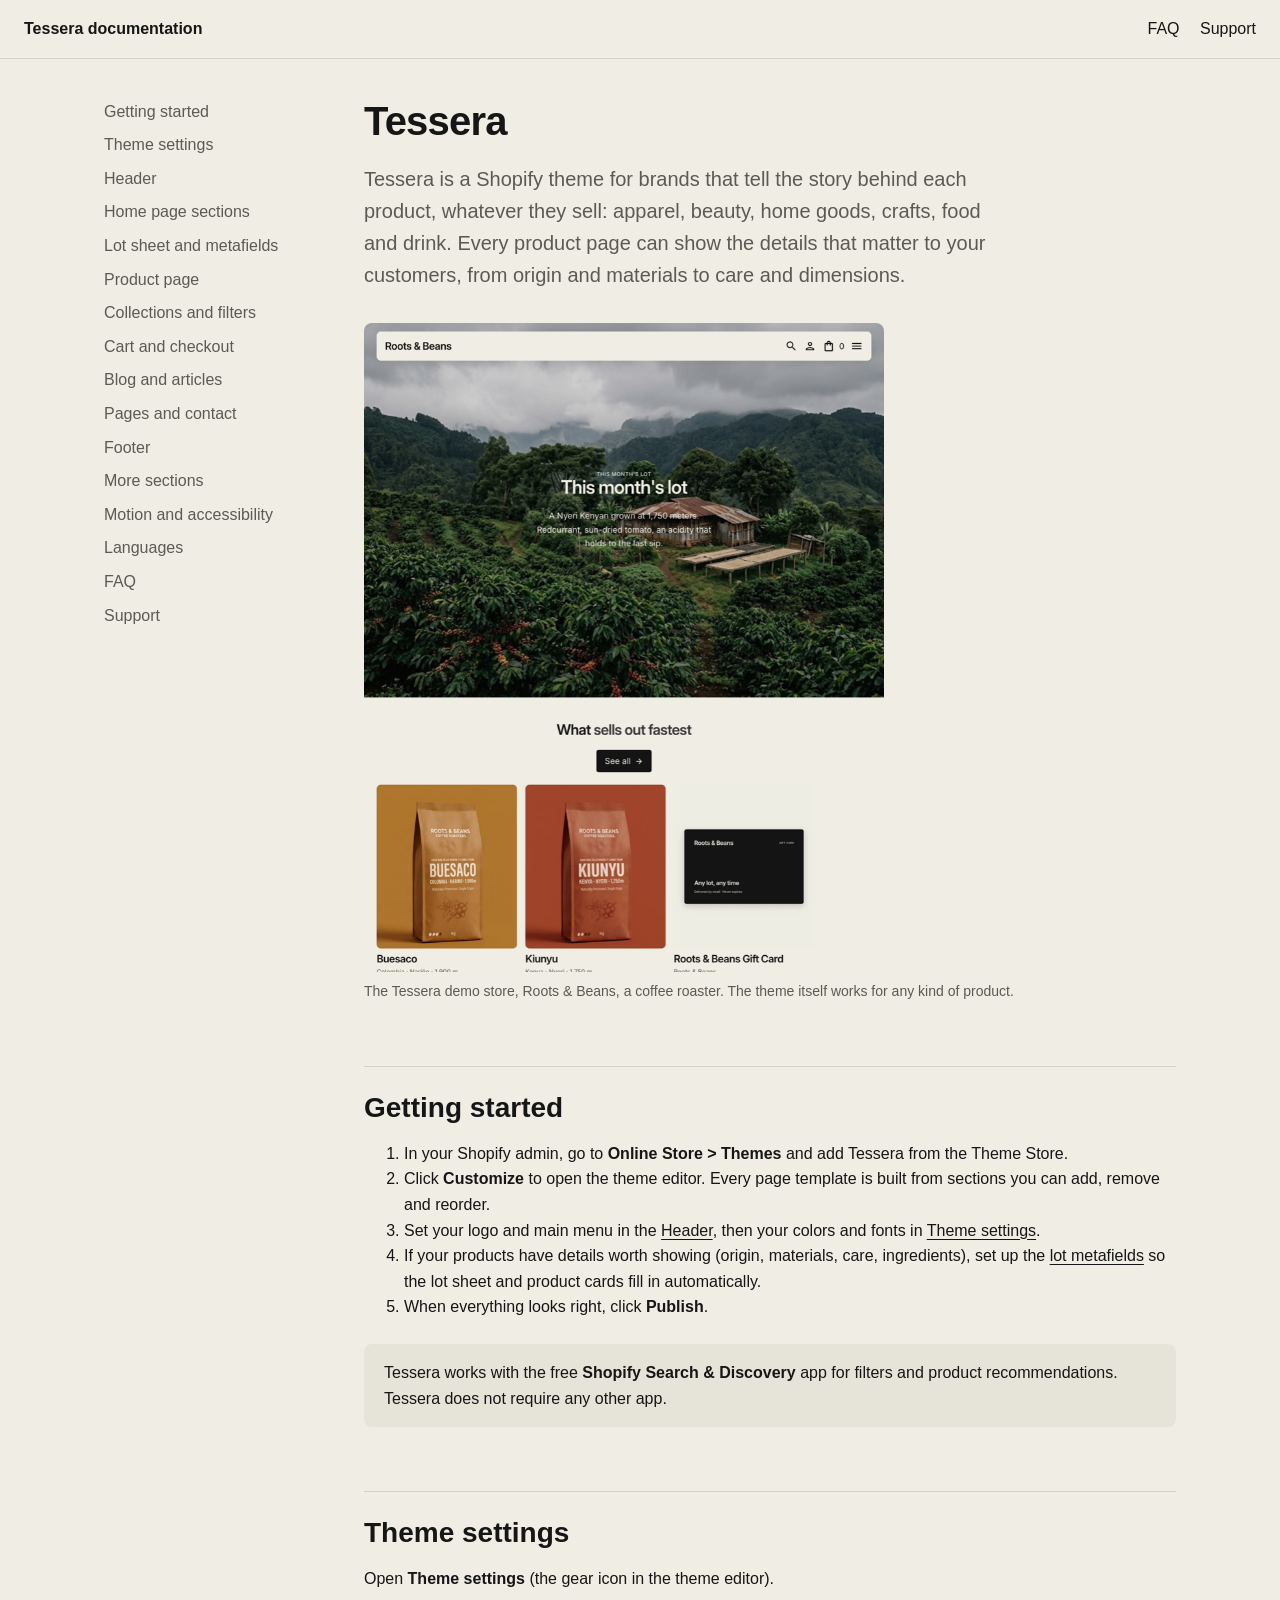
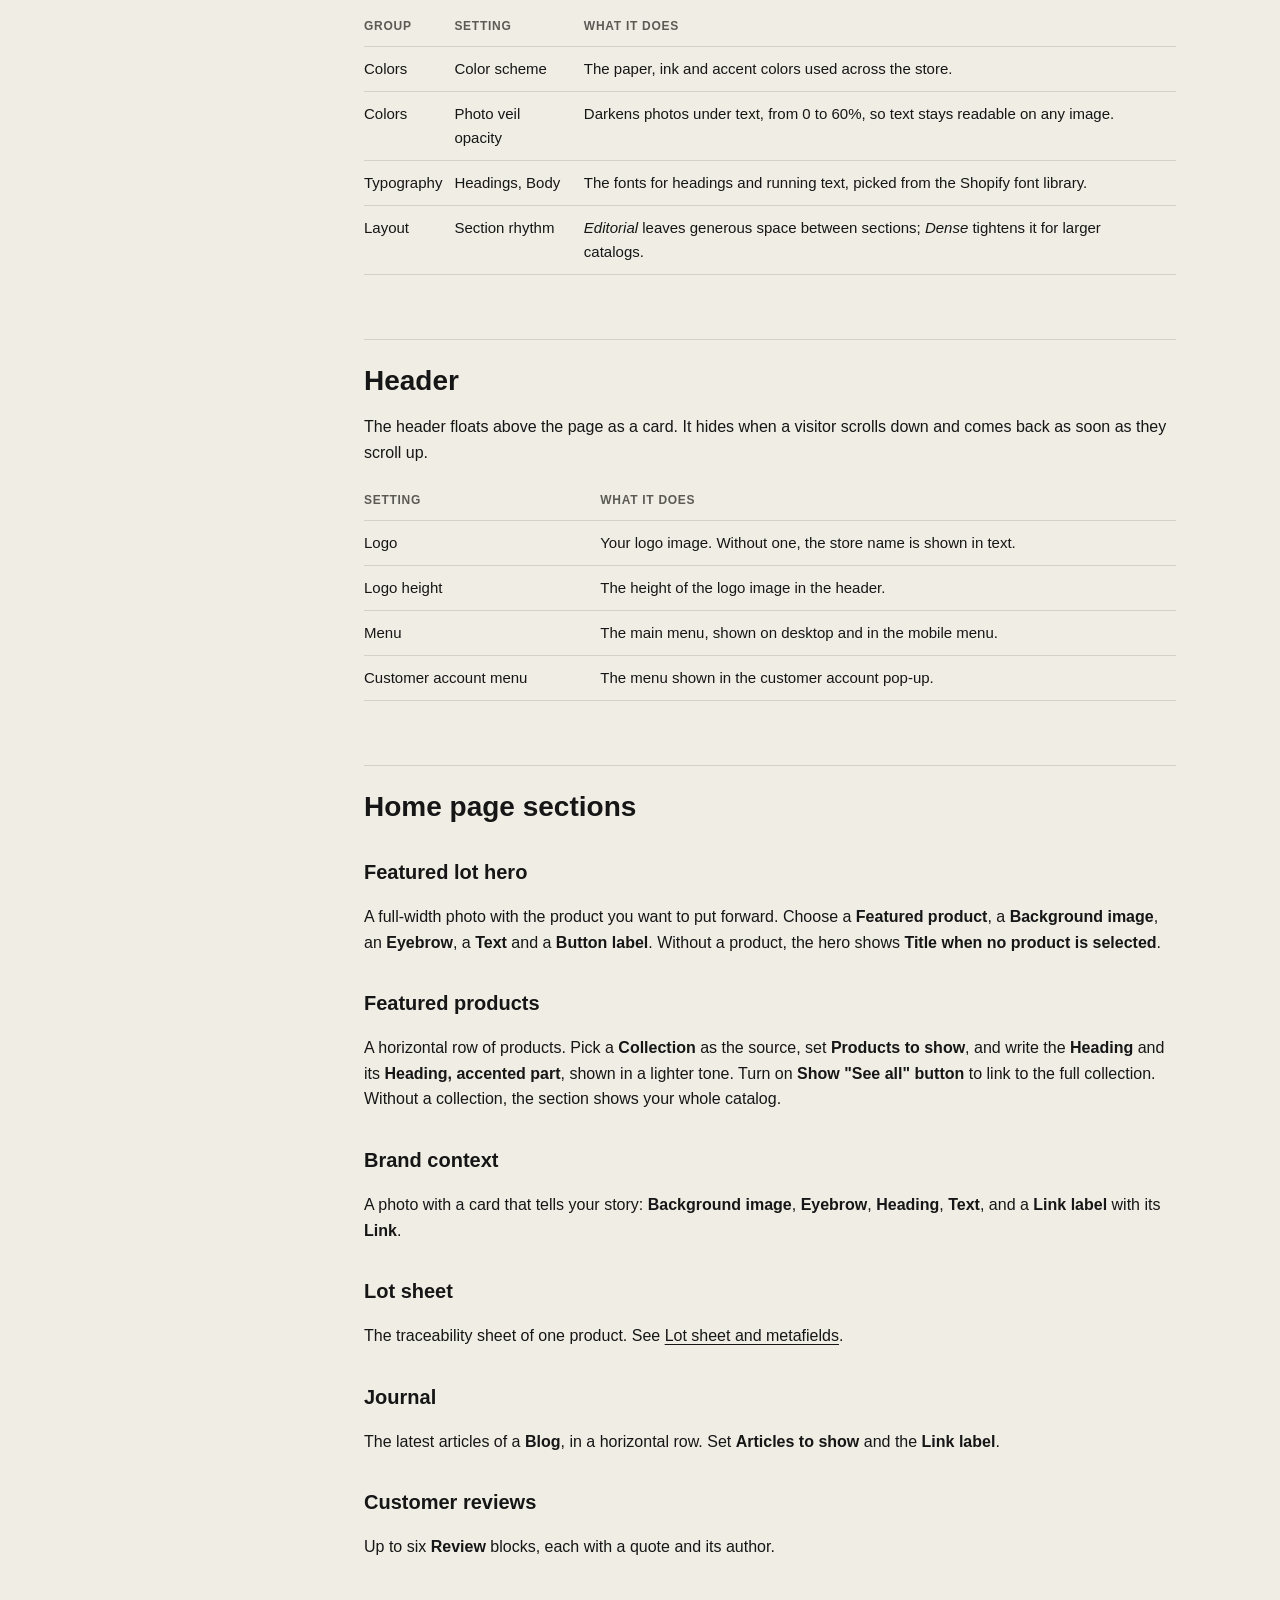
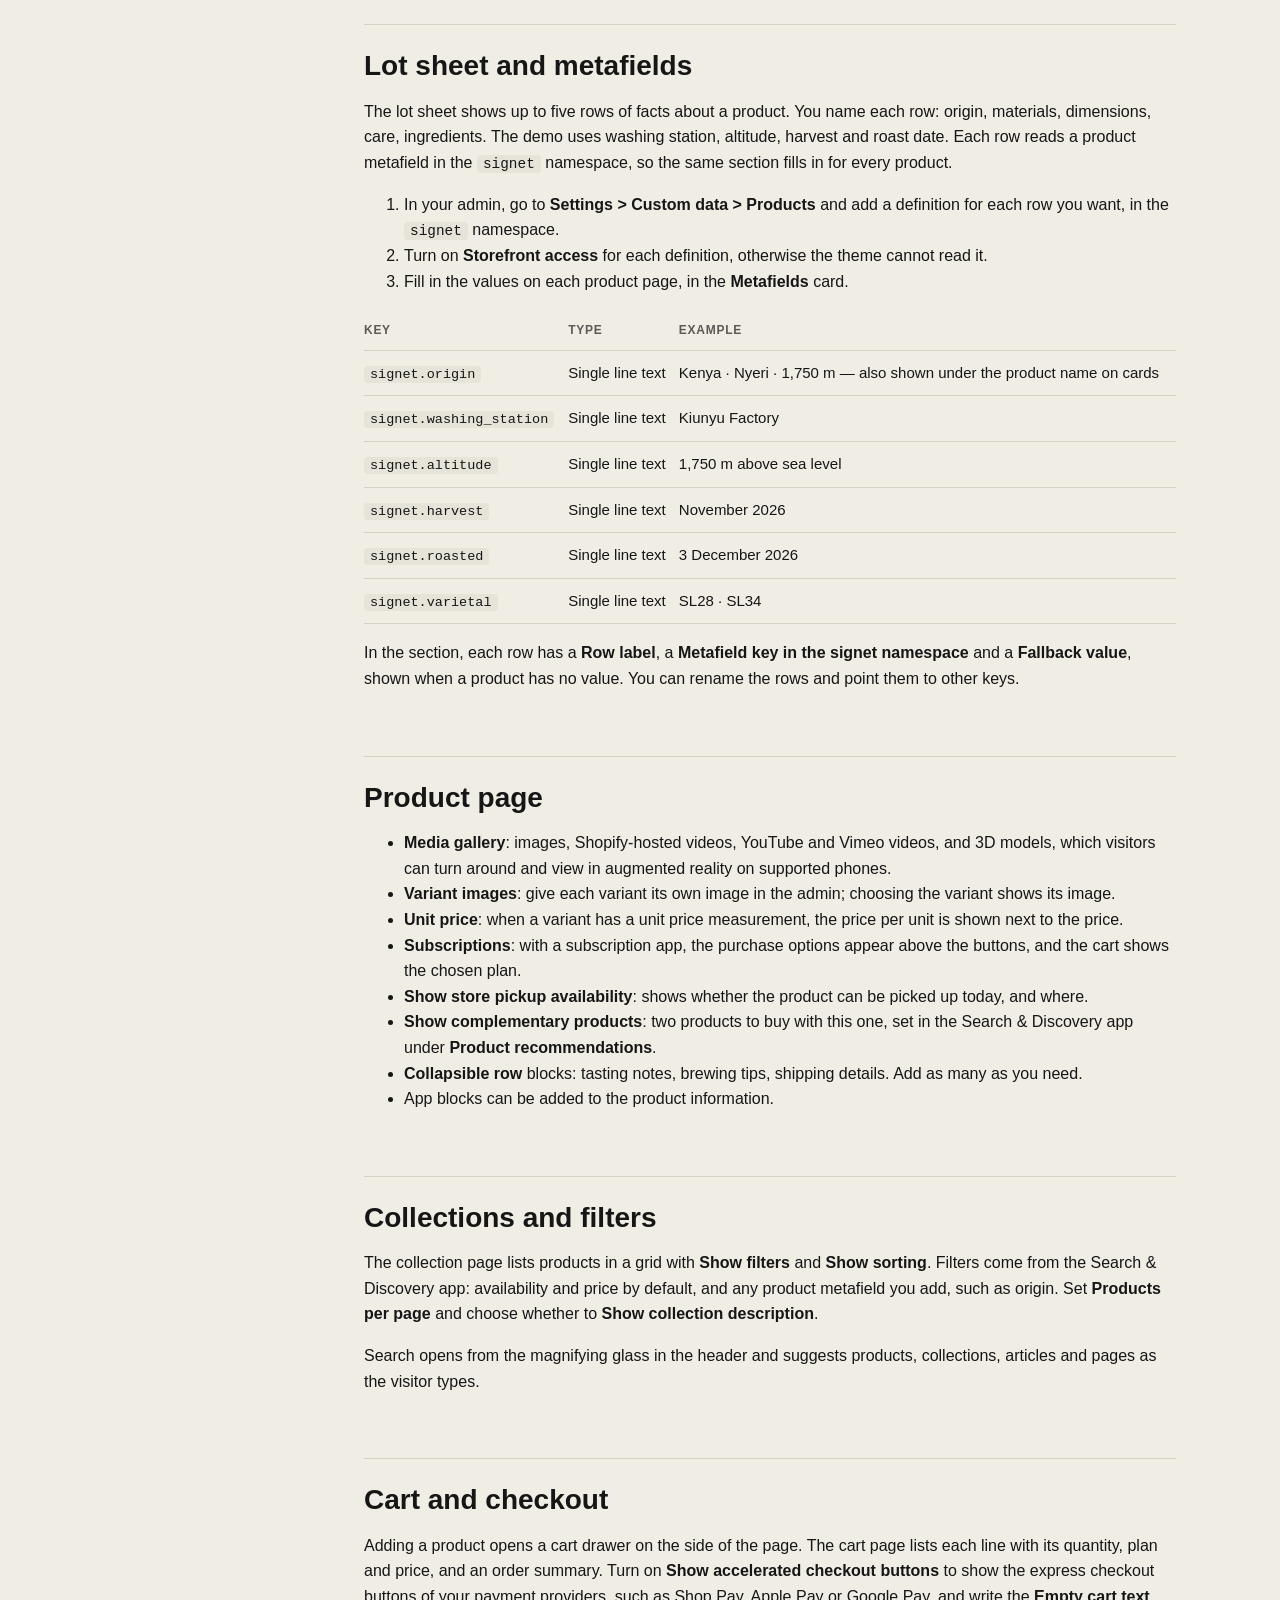
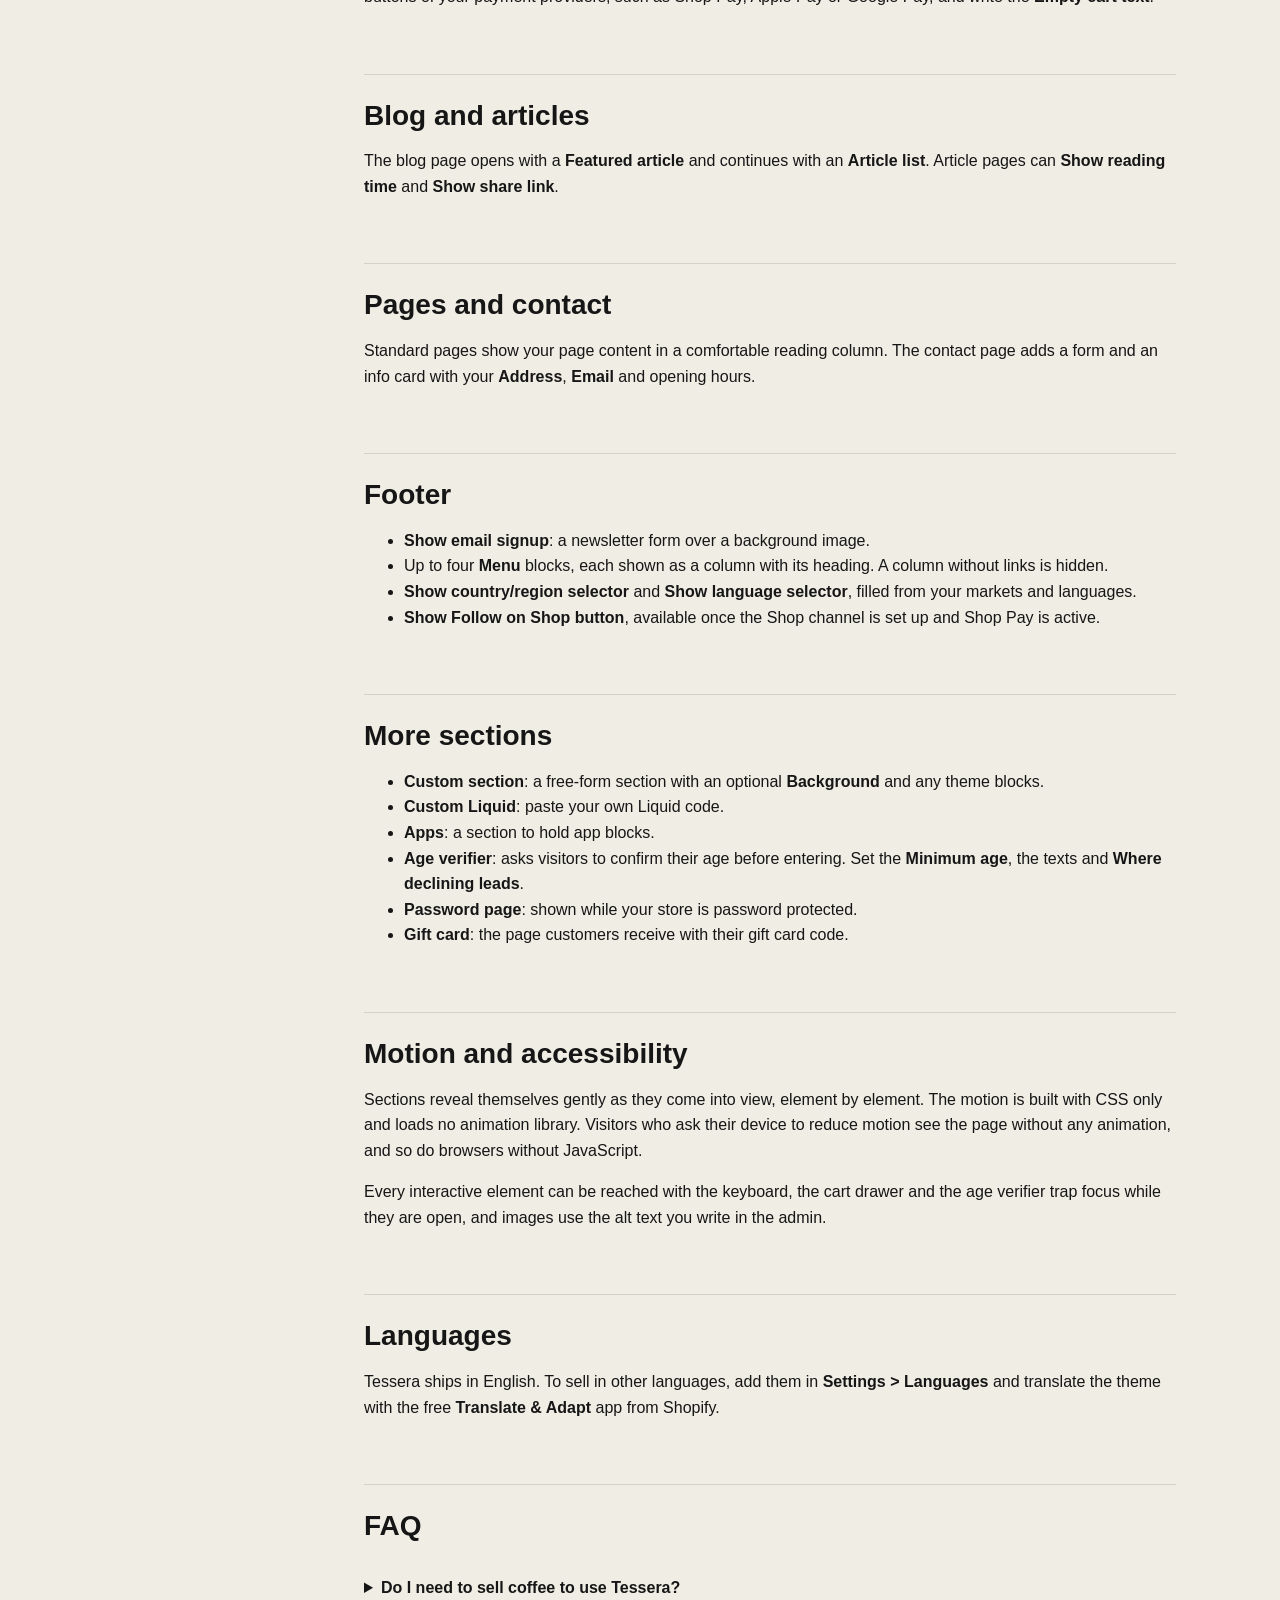
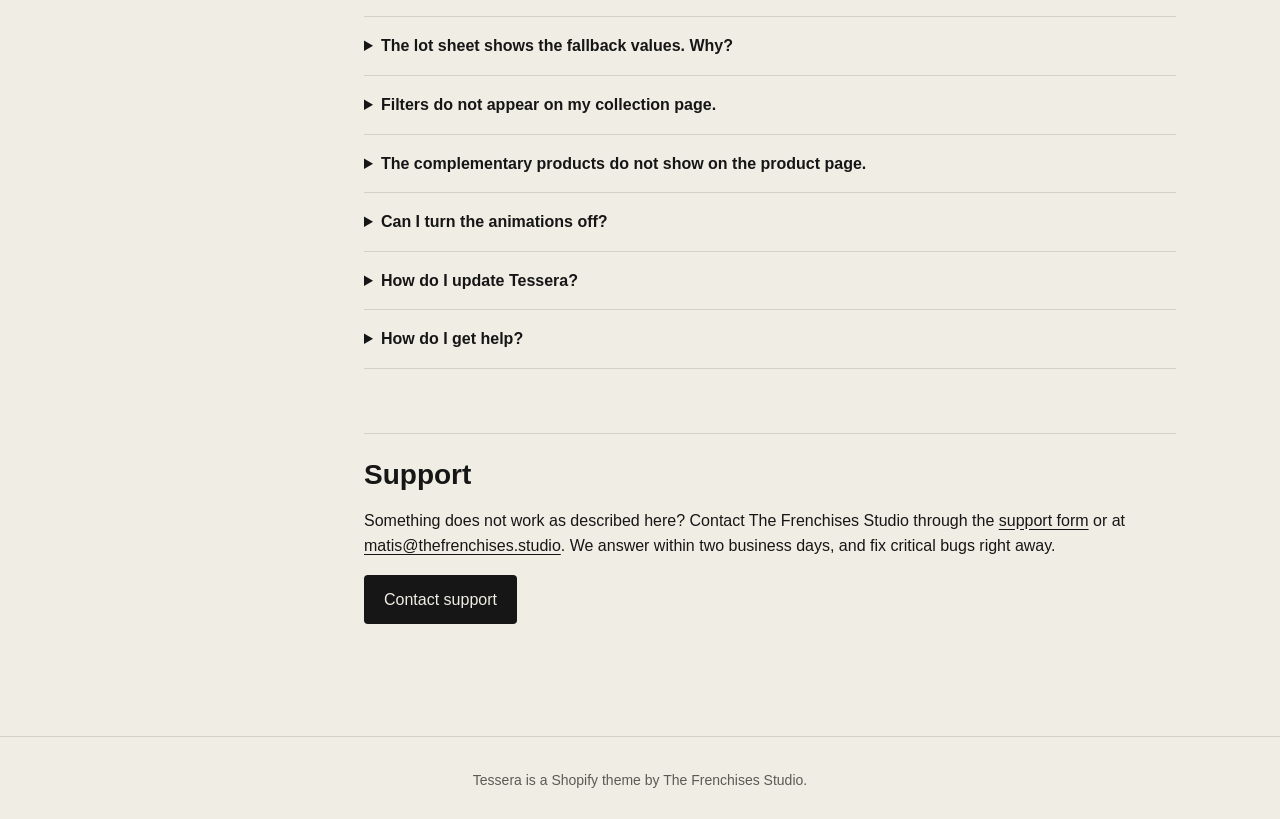
==== commit 4f6f03f0: "docs: Tessera convient à tout type de produit, la démo seule est un torréfacteur Co-Authored-By: Cla" ====
--- a/index.html
+++ b/index.html
@@ -6,7 +6,7 @@
     <title>Tessera theme documentation — The Frenchises Studio</title>
     <meta
       name="description"
-      content="How to set up and customize Tessera, a Shopify theme for specialty coffee roasters and single-origin food brands, by The Frenchises Studio."
+      content="How to set up and customize Tessera, a Shopify theme for brands that tell the story behind each product, by The Frenchises Studio."
     />
     <link rel="stylesheet" href="assets/style.css" />
   </head>
@@ -45,13 +45,13 @@
       <main id="content">
         <h1>Tessera</h1>
         <p class="lead">
-          Tessera is a Shopify theme for brands that sell a few products with a story behind each one:
-          specialty coffee roasters, tea houses, single-origin food producers. Every product page can
-          show where the product comes from, lot by lot.
+          Tessera is a Shopify theme for brands that tell the story behind each product, whatever they
+          sell: apparel, beauty, home goods, crafts, food and drink. Every product page can show the
+          details that matter to your customers, from origin and materials to care and dimensions.
         </p>
         <figure>
           <img src="assets/signet-desktop.png" alt="The Tessera home page: a full-width coffee farm photo, the featured lot and a grid of coffee bags." width="1000" height="1248" />
-          <figcaption>The Tessera demo store, Roots &amp; Beans.</figcaption>
+          <figcaption>The Tessera demo store, Roots &amp; Beans, a coffee roaster. The theme itself works for any kind of product.</figcaption>
         </figure>
 
         <h2 id="start">Getting started</h2>
@@ -59,7 +59,7 @@
           <li>In your Shopify admin, go to <strong>Online Store &gt; Themes</strong> and add Tessera from the Theme Store.</li>
           <li>Click <strong>Customize</strong> to open the theme editor. Every page template is built from sections you can add, remove and reorder.</li>
           <li>Set your logo and main menu in the <a href="#header">Header</a>, then your colors and fonts in <a href="#settings">Theme settings</a>.</li>
-          <li>If you sell products with an origin (coffee, tea, cacao), set up the <a href="#lot">lot metafields</a> so the lot sheet and product cards fill in automatically.</li>
+          <li>If your products have details worth showing (origin, materials, care, ingredients), set up the <a href="#lot">lot metafields</a> so the lot sheet and product cards fill in automatically.</li>
           <li>When everything looks right, click <strong>Publish</strong>.</li>
         </ol>
         <div class="note">
@@ -128,8 +128,9 @@
 
         <h2 id="lot">Lot sheet and metafields</h2>
         <p>
-          The lot sheet shows up to five rows of facts about a product: washing station, altitude,
-          harvest, roast date, varietal. Each row reads a product metafield in the
+          The lot sheet shows up to five rows of facts about a product. You name each row: origin,
+          materials, dimensions, care, ingredients. The demo uses washing station, altitude, harvest
+          and roast date. Each row reads a product metafield in the
           <code>signet</code> namespace, so the same section fills in for every product.
         </p>
         <ol>
@@ -240,7 +241,7 @@
         <h2 id="faq">FAQ</h2>
         <details>
           <summary>Do I need to sell coffee to use Tessera?</summary>
-          <p>No. Tessera fits any brand that sells a few products with a story: tea, cacao, olive oil, wine, honey. Rename the lot sheet rows to match your products.</p>
+          <p>No. The demo store is a coffee roaster, but Tessera fits any kind of product: apparel, beauty, home goods, crafts, food and drink. Rename the lot sheet rows to match your products.</p>
         </details>
         <details>
           <summary>The lot sheet shows the fallback values. Why?</summary>
